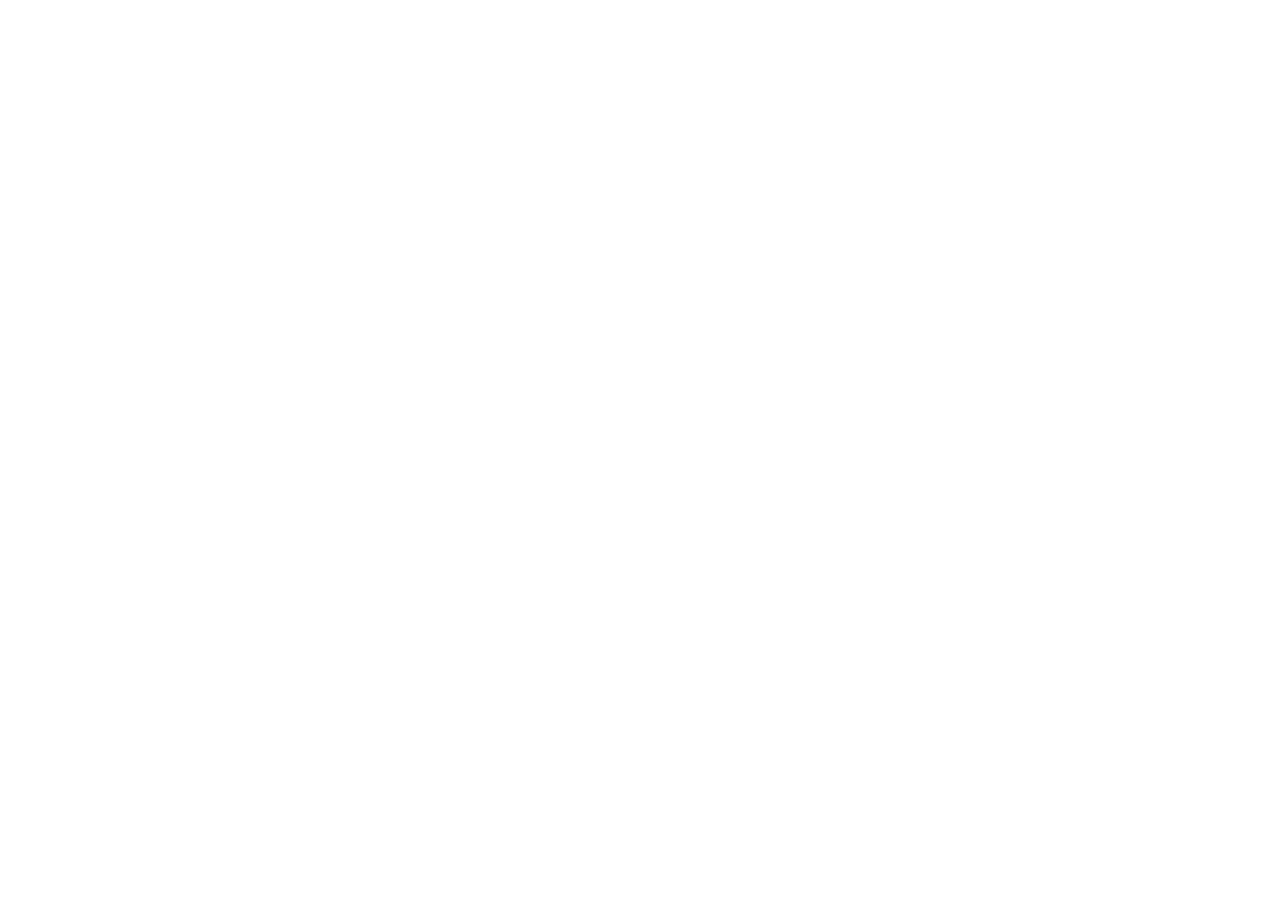
==== index.html @ 8f5d47aa "全部提交" ====
<!DOCTYPE html>
<html lang="en">

<head>
    <meta charset="UTF-8">
    <meta http-equiv="X-UA-Compatible" content="IE=edge">
    <meta name="viewport" content="width=device-width, initial-scale=1.0">
    <title>Document</title>
</head>

<body>

</body>

</html>
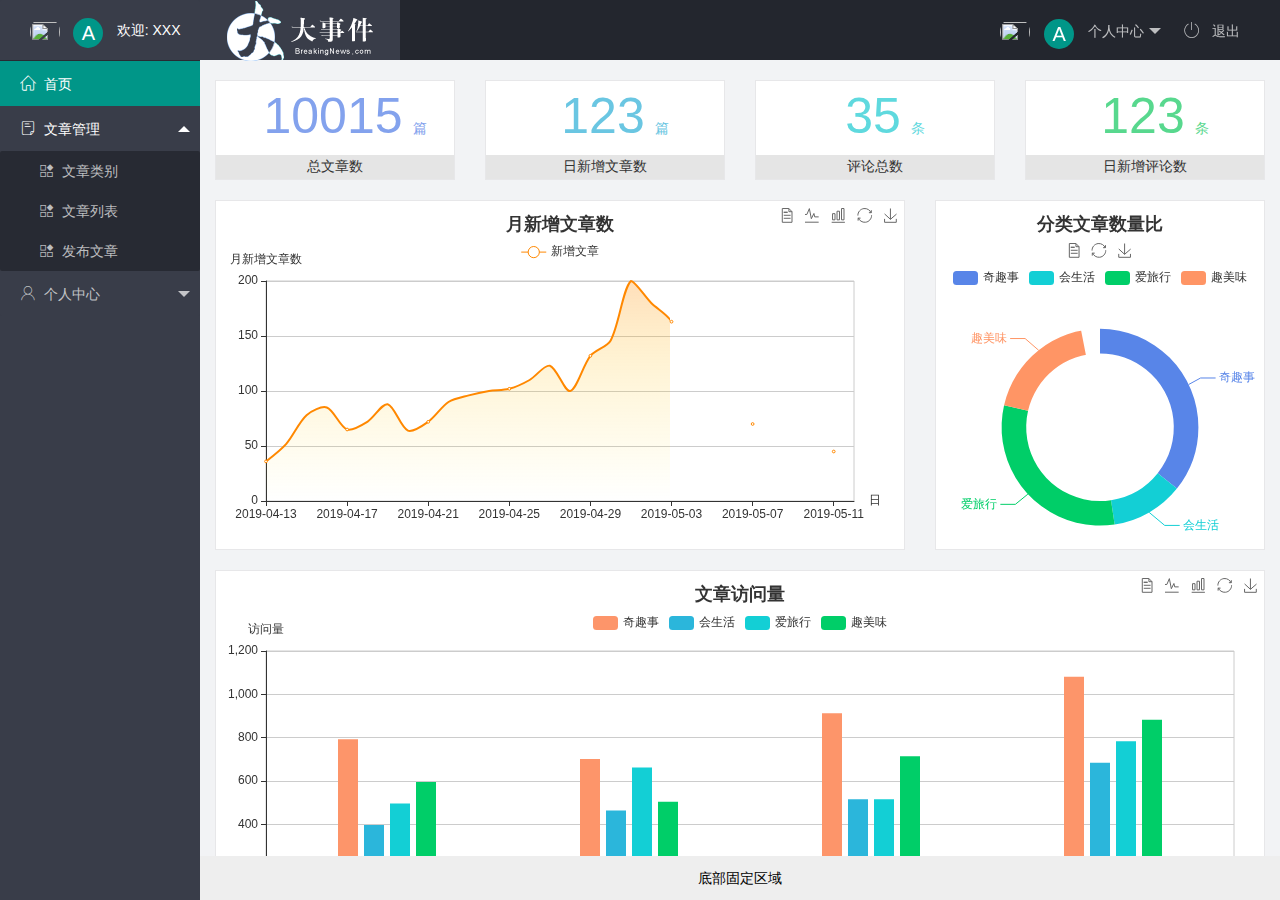
==== commit eca8e309: "完成了主页功能" ====
--- a/index.html
+++ b/index.html
@@ -5,11 +5,93 @@
     <meta charset="UTF-8">
     <meta http-equiv="X-UA-Compatible" content="IE=edge">
     <meta name="viewport" content="width=device-width, initial-scale=1.0">
-    <title>Document</title>
+    <title>后台管理页面</title>
+    <!-- <link rel="stylesheet" href="/assets/lib/bootstrap.css"> -->
+    <link rel="stylesheet" href="/assets/lib/layui/css/layui.css">
+    <link rel="stylesheet" href="/assets/fonts/iconfont.css">
+    <link rel="stylesheet" href="/assets/css/index.css">
 </head>
 
 <body>
+    <div class="layui-layout layui-layout-admin">
+        <div class="layui-header">
+            <div class="layui-logo layui-hide-xs layui-bg-black">
+                <img src="/assets/images/logo.png" alt="">
+            </div>
+            <!-- 头部区域（可配合layui 已有的水平导航） -->
 
+            <ul class="layui-nav layui-layout-right">
+                <li class="layui-nav-item layui-hide layui-show-md-inline-block">
+                    <a href="javascript:;">
+                        <img src="//tva1.sinaimg.cn/crop.0.0.118.118.180/5db11ff4gw1e77d3nqrv8j203b03cweg.jpg"
+                            class="layui-nav-img">
+                        <span class="text-avatar">A</span>
+                        个人中心
+                    </a>
+                    <dl class="layui-nav-child">
+                        <dd><a href="javascript:;">基本资料</a></dd>
+                        <dd><a href="javascript:;">更换头像</a></dd>
+                        <dd><a href="javascript:;">重置密码</a></dd>
+                    </dl>
+                </li>
+                <li class="layui-nav-item" lay-header-event="menuRight" lay-unselect>
+                    <a href="javascript:;" id="btnLogout">
+                        <span class="iconfont icon-tuichu"></span>
+                        退出
+                    </a>
+                </li>
+            </ul>
+        </div>
+
+        <div class="layui-side layui-bg-black">
+            <div class="layui-side-scroll">
+                <!-- 左侧导航区域（可配合layui已有的垂直导航） -->
+                <ul class="layui-nav layui-nav-tree" lay-filter="test" lay-shrink="all">
+                    <div class="user-info">
+                        <img src="//tva1.sinaimg.cn/crop.0.0.118.118.180/5db11ff4gw1e77d3nqrv8j203b03cweg.jpg"
+                            class="layui-nav-img">
+                        <span class="text-avatar">A</span>
+                        <span id="welcome">欢迎: XXX</span>
+                    </div>
+                    <li class="layui-nav-item layui-this"><a target="fm" href="./home/dashboard.html"><span
+                                class="iconfont icon-home"></span>首页</a></li>
+                    <li class="layui-nav-item layui-nav-itemed">
+                        <a href="javascript:;"><span class="iconfont icon-16"></span>文章管理</a>
+                        <dl class="layui-nav-child">
+                            <dd><a href="javascript:;"><i class="layui-icon layui-icon-app"></i>文章类别</a></dd>
+                            <dd><a href="javascript:;"><i class="layui-icon layui-icon-app"></i>文章列表</a></dd>
+                            <dd><a href="javascript:;"><i class="layui-icon layui-icon-app"></i>发布文章</a></dd>
+                        </dl>
+                    </li>
+                    <li class="layui-nav-item">
+                        <a href="javascript:;"><span class="iconfont icon-user"></span>个人中心</a>
+                        <dl class="layui-nav-child">
+                            <dd><a href="javascript:;"><i class="layui-icon layui-icon-app"></i>基本资料</a></dd>
+                            <dd><a href="javascript:;"><i class="layui-icon layui-icon-app"></i>更换头像</a></dd>
+                            <dd><a href="javascript:;"><i class="layui-icon layui-icon-app"></i>重置密码</a></dd>
+                        </dl>
+                    </li>
+
+
+                </ul>
+            </div>
+        </div>
+
+        <div class="layui-body">
+            <!-- 内容主体区域 -->
+            <iframe name="fm" src="/home/dashboard.html" frameborder="0">主体内容区域</iframe>
+        </div>
+
+        <div class="layui-footer">
+            <!-- 底部固定区域 -->
+            底部固定区域
+        </div>
+    </div>
 </body>
+<script src="/assets/lib/jquery.js"></script>
+<script src="/assets/lib/echarts.min.js"></script>
+<script src="/assets/lib/layui/layui.all.js"></script>
+<script src="/assets/js/BaseAPI.js"></script>
+<script src="/assets/js/index.js"></script>
 
 </html>--- a/assets/lib/layui/css/layui.css
+++ b/assets/lib/layui/css/layui.css
@@ -0,0 +1,2 @@
+/** layui-v2.5.5 MIT License By https://www.layui.com */
+ .layui-inline,img{display:inline-block;vertical-align:middle}h1,h2,h3,h4,h5,h6{font-weight:400}.layui-edge,.layui-header,.layui-inline,.layui-main{position:relative}.layui-body,.layui-edge,.layui-elip{overflow:hidden}.layui-btn,.layui-edge,.layui-inline,img{vertical-align:middle}.layui-btn,.layui-disabled,.layui-icon,.layui-unselect{-moz-user-select:none;-webkit-user-select:none;-ms-user-select:none}.layui-elip,.layui-form-checkbox span,.layui-form-pane .layui-form-label{text-overflow:ellipsis;white-space:nowrap}.layui-breadcrumb,.layui-tree-btnGroup{visibility:hidden}blockquote,body,button,dd,div,dl,dt,form,h1,h2,h3,h4,h5,h6,input,li,ol,p,pre,td,textarea,th,ul{margin:0;padding:0;-webkit-tap-highlight-color:rgba(0,0,0,0)}a:active,a:hover{outline:0}img{border:none}li{list-style:none}table{border-collapse:collapse;border-spacing:0}h4,h5,h6{font-size:100%}button,input,optgroup,option,select,textarea{font-family:inherit;font-size:inherit;font-style:inherit;font-weight:inherit;outline:0}pre{white-space:pre-wrap;white-space:-moz-pre-wrap;white-space:-pre-wrap;white-space:-o-pre-wrap;word-wrap:break-word}body{line-height:24px;font:14px Helvetica Neue,Helvetica,PingFang SC,Tahoma,Arial,sans-serif}hr{height:1px;margin:10px 0;border:0;clear:both}a{color:#333;text-decoration:none}a:hover{color:#777}a cite{font-style:normal;*cursor:pointer}.layui-border-box,.layui-border-box *{box-sizing:border-box}.layui-box,.layui-box *{box-sizing:content-box}.layui-clear{clear:both;*zoom:1}.layui-clear:after{content:'\20';clear:both;*zoom:1;display:block;height:0}.layui-inline{*display:inline;*zoom:1}.layui-edge{display:inline-block;width:0;height:0;border-width:6px;border-style:dashed;border-color:transparent}.layui-edge-top{top:-4px;border-bottom-color:#999;border-bottom-style:solid}.layui-edge-right{border-left-color:#999;border-left-style:solid}.layui-edge-bottom{top:2px;border-top-color:#999;border-top-style:solid}.layui-edge-left{border-right-color:#999;border-right-style:solid}.layui-disabled,.layui-disabled:hover{color:#d2d2d2!important;cursor:not-allowed!important}.layui-circle{border-radius:100%}.layui-show{display:block!important}.layui-hide{display:none!important}@font-face{font-family:layui-icon;src:url(../font/iconfont.eot?v=250);src:url(../font/iconfont.eot?v=250#iefix) format('embedded-opentype'),url(../font/iconfont.woff2?v=250) format('woff2'),url(../font/iconfont.woff?v=250) format('woff'),url(../font/iconfont.ttf?v=250) format('truetype'),url(../font/iconfont.svg?v=250#layui-icon) format('svg')}.layui-icon{font-family:layui-icon!important;font-size:16px;font-style:normal;-webkit-font-smoothing:antialiased;-moz-osx-font-smoothing:grayscale}.layui-icon-reply-fill:before{content:"\e611"}.layui-icon-set-fill:before{content:"\e614"}.layui-icon-menu-fill:before{content:"\e60f"}.layui-icon-search:before{content:"\e615"}.layui-icon-share:before{content:"\e641"}.layui-icon-set-sm:before{content:"\e620"}.layui-icon-engine:before{content:"\e628"}.layui-icon-close:before{content:"\1006"}.layui-icon-close-fill:before{content:"\1007"}.layui-icon-chart-screen:before{content:"\e629"}.layui-icon-star:before{content:"\e600"}.layui-icon-circle-dot:before{content:"\e617"}.layui-icon-chat:before{content:"\e606"}.layui-icon-release:before{content:"\e609"}.layui-icon-list:before{content:"\e60a"}.layui-icon-chart:before{content:"\e62c"}.layui-icon-ok-circle:before{content:"\1005"}.layui-icon-layim-theme:before{content:"\e61b"}.layui-icon-table:before{content:"\e62d"}.layui-icon-right:before{content:"\e602"}.layui-icon-left:before{content:"\e603"}.layui-icon-cart-simple:before{content:"\e698"}.layui-icon-face-cry:before{content:"\e69c"}.layui-icon-face-smile:before{content:"\e6af"}.layui-icon-survey:before{content:"\e6b2"}.layui-icon-tree:before{content:"\e62e"}.layui-icon-upload-circle:before{content:"\e62f"}.layui-icon-add-circle:before{content:"\e61f"}.layui-icon-download-circle:before{content:"\e601"}.layui-icon-templeate-1:before{content:"\e630"}.layui-icon-util:before{content:"\e631"}.layui-icon-face-surprised:before{content:"\e664"}.layui-icon-edit:before{content:"\e642"}.layui-icon-speaker:before{content:"\e645"}.layui-icon-down:before{content:"\e61a"}.layui-icon-file:before{content:"\e621"}.layui-icon-layouts:before{content:"\e632"}.layui-icon-rate-half:before{content:"\e6c9"}.layui-icon-add-circle-fine:before{content:"\e608"}.layui-icon-prev-circle:before{content:"\e633"}.layui-icon-read:before{content:"\e705"}.layui-icon-404:before{content:"\e61c"}.layui-icon-carousel:before{content:"\e634"}.layui-icon-help:before{content:"\e607"}.layui-icon-code-circle:before{content:"\e635"}.layui-icon-water:before{content:"\e636"}.layui-icon-username:before{content:"\e66f"}.layui-icon-find-fill:before{content:"\e670"}.layui-icon-about:before{content:"\e60b"}.layui-icon-location:before{content:"\e715"}.layui-icon-up:before{content:"\e619"}.layui-icon-pause:before{content:"\e651"}.layui-icon-date:before{content:"\e637"}.layui-icon-layim-uploadfile:before{content:"\e61d"}.layui-icon-delete:before{content:"\e640"}.layui-icon-play:before{content:"\e652"}.layui-icon-top:before{content:"\e604"}.layui-icon-friends:before{content:"\e612"}.layui-icon-refresh-3:before{content:"\e9aa"}.layui-icon-ok:before{content:"\e605"}.layui-icon-layer:before{content:"\e638"}.layui-icon-face-smile-fine:before{content:"\e60c"}.layui-icon-dollar:before{content:"\e659"}.layui-icon-group:before{content:"\e613"}.layui-icon-layim-download:before{content:"\e61e"}.layui-icon-picture-fine:before{content:"\e60d"}.layui-icon-link:before{content:"\e64c"}.layui-icon-diamond:before{content:"\e735"}.layui-icon-log:before{content:"\e60e"}.layui-icon-rate-solid:before{content:"\e67a"}.layui-icon-fonts-del:before{content:"\e64f"}.layui-icon-unlink:before{content:"\e64d"}.layui-icon-fonts-clear:before{content:"\e639"}.layui-icon-triangle-r:before{content:"\e623"}.layui-icon-circle:before{content:"\e63f"}.layui-icon-radio:before{content:"\e643"}.layui-icon-align-center:before{content:"\e647"}.layui-icon-align-right:before{content:"\e648"}.layui-icon-align-left:before{content:"\e649"}.layui-icon-loading-1:before{content:"\e63e"}.layui-icon-return:before{content:"\e65c"}.layui-icon-fonts-strong:before{content:"\e62b"}.layui-icon-upload:before{content:"\e67c"}.layui-icon-dialogue:before{content:"\e63a"}.layui-icon-video:before{content:"\e6ed"}.layui-icon-headset:before{content:"\e6fc"}.layui-icon-cellphone-fine:before{content:"\e63b"}.layui-icon-add-1:before{content:"\e654"}.layui-icon-face-smile-b:before{content:"\e650"}.layui-icon-fonts-html:before{content:"\e64b"}.layui-icon-form:before{content:"\e63c"}.layui-icon-cart:before{content:"\e657"}.layui-icon-camera-fill:before{content:"\e65d"}.layui-icon-tabs:before{content:"\e62a"}.layui-icon-fonts-code:before{content:"\e64e"}.layui-icon-fire:before{content:"\e756"}.layui-icon-set:before{content:"\e716"}.layui-icon-fonts-u:before{content:"\e646"}.layui-icon-triangle-d:before{content:"\e625"}.layui-icon-tips:before{content:"\e702"}.layui-icon-picture:before{content:"\e64a"}.layui-icon-more-vertical:before{content:"\e671"}.layui-icon-flag:before{content:"\e66c"}.layui-icon-loading:before{content:"\e63d"}.layui-icon-fonts-i:before{content:"\e644"}.layui-icon-refresh-1:before{content:"\e666"}.layui-icon-rmb:before{content:"\e65e"}.layui-icon-home:before{content:"\e68e"}.layui-icon-user:before{content:"\e770"}.layui-icon-notice:before{content:"\e667"}.layui-icon-login-weibo:before{content:"\e675"}.layui-icon-voice:before{content:"\e688"}.layui-icon-upload-drag:before{content:"\e681"}.layui-icon-login-qq:before{content:"\e676"}.layui-icon-snowflake:before{content:"\e6b1"}.layui-icon-file-b:before{content:"\e655"}.layui-icon-template:before{content:"\e663"}.layui-icon-auz:before{content:"\e672"}.layui-icon-console:before{content:"\e665"}.layui-icon-app:before{content:"\e653"}.layui-icon-prev:before{content:"\e65a"}.layui-icon-website:before{content:"\e7ae"}.layui-icon-next:before{content:"\e65b"}.layui-icon-component:before{content:"\e857"}.layui-icon-more:before{content:"\e65f"}.layui-icon-login-wechat:before{content:"\e677"}.layui-icon-shrink-right:before{content:"\e668"}.layui-icon-spread-left:before{content:"\e66b"}.layui-icon-camera:before{content:"\e660"}.layui-icon-note:before{content:"\e66e"}.layui-icon-refresh:before{content:"\e669"}.layui-icon-female:before{content:"\e661"}.layui-icon-male:before{content:"\e662"}.layui-icon-password:before{content:"\e673"}.layui-icon-senior:before{content:"\e674"}.layui-icon-theme:before{content:"\e66a"}.layui-icon-tread:before{content:"\e6c5"}.layui-icon-praise:before{content:"\e6c6"}.layui-icon-star-fill:before{content:"\e658"}.layui-icon-rate:before{content:"\e67b"}.layui-icon-template-1:before{content:"\e656"}.layui-icon-vercode:before{content:"\e679"}.layui-icon-cellphone:before{content:"\e678"}.layui-icon-screen-full:before{content:"\e622"}.layui-icon-screen-restore:before{content:"\e758"}.layui-icon-cols:before{content:"\e610"}.layui-icon-export:before{content:"\e67d"}.layui-icon-print:before{content:"\e66d"}.layui-icon-slider:before{content:"\e714"}.layui-icon-addition:before{content:"\e624"}.layui-icon-subtraction:before{content:"\e67e"}.layui-icon-service:before{content:"\e626"}.layui-icon-transfer:before{content:"\e691"}.layui-main{width:1140px;margin:0 auto}.layui-header{z-index:1000;height:60px}.layui-header a:hover{transition:all .5s;-webkit-transition:all .5s}.layui-side{position:fixed;left:0;top:0;bottom:0;z-index:999;width:200px;overflow-x:hidden}.layui-side-scroll{position:relative;width:220px;height:100%;overflow-x:hidden}.layui-body{position:absolute;left:200px;right:0;top:0;bottom:0;z-index:998;width:auto;overflow-y:auto;box-sizing:border-box}.layui-layout-body{overflow:hidden}.layui-layout-admin .layui-header{background-color:#23262E}.layui-layout-admin .layui-side{top:60px;width:200px;overflow-x:hidden}.layui-layout-admin .layui-body{position:fixed;top:60px;bottom:44px}.layui-layout-admin .layui-main{width:auto;margin:0 15px}.layui-layout-admin .layui-footer{position:fixed;left:200px;right:0;bottom:0;height:44px;line-height:44px;padding:0 15px;background-color:#eee}.layui-layout-admin .layui-logo{position:absolute;left:0;top:0;width:200px;height:100%;line-height:60px;text-align:center;color:#009688;font-size:16px}.layui-layout-admin .layui-header .layui-nav{background:0 0}.layui-layout-left{position:absolute!important;left:200px;top:0}.layui-layout-right{position:absolute!important;right:0;top:0}.layui-container{position:relative;margin:0 auto;padding:0 15px;box-sizing:border-box}.layui-fluid{position:relative;margin:0 auto;padding:0 15px}.layui-row:after,.layui-row:before{content:'';display:block;clear:both}.layui-col-lg1,.layui-col-lg10,.layui-col-lg11,.layui-col-lg12,.layui-col-lg2,.layui-col-lg3,.layui-col-lg4,.layui-col-lg5,.layui-col-lg6,.layui-col-lg7,.layui-col-lg8,.layui-col-lg9,.layui-col-md1,.layui-col-md10,.layui-col-md11,.layui-col-md12,.layui-col-md2,.layui-col-md3,.layui-col-md4,.layui-col-md5,.layui-col-md6,.layui-col-md7,.layui-col-md8,.layui-col-md9,.layui-col-sm1,.layui-col-sm10,.layui-col-sm11,.layui-col-sm12,.layui-col-sm2,.layui-col-sm3,.layui-col-sm4,.layui-col-sm5,.layui-col-sm6,.layui-col-sm7,.layui-col-sm8,.layui-col-sm9,.layui-col-xs1,.layui-col-xs10,.layui-col-xs11,.layui-col-xs12,.layui-col-xs2,.layui-col-xs3,.layui-col-xs4,.layui-col-xs5,.layui-col-xs6,.layui-col-xs7,.layui-col-xs8,.layui-col-xs9{position:relative;display:block;box-sizing:border-box}.layui-col-xs1,.layui-col-xs10,.layui-col-xs11,.layui-col-xs12,.layui-col-xs2,.layui-col-xs3,.layui-col-xs4,.layui-col-xs5,.layui-col-xs6,.layui-col-xs7,.layui-col-xs8,.layui-col-xs9{float:left}.layui-col-xs1{width:8.33333333%}.layui-col-xs2{width:16.66666667%}.layui-col-xs3{width:25%}.layui-col-xs4{width:33.33333333%}.layui-col-xs5{width:41.66666667%}.layui-col-xs6{width:50%}.layui-col-xs7{width:58.33333333%}.layui-col-xs8{width:66.66666667%}.layui-col-xs9{width:75%}.layui-col-xs10{width:83.33333333%}.layui-col-xs11{width:91.66666667%}.layui-col-xs12{width:100%}.layui-col-xs-offset1{margin-left:8.33333333%}.layui-col-xs-offset2{margin-left:16.66666667%}.layui-col-xs-offset3{margin-left:25%}.layui-col-xs-offset4{margin-left:33.33333333%}.layui-col-xs-offset5{margin-left:41.66666667%}.layui-col-xs-offset6{margin-left:50%}.layui-col-xs-offset7{margin-left:58.33333333%}.layui-col-xs-offset8{margin-left:66.66666667%}.layui-col-xs-offset9{margin-left:75%}.layui-col-xs-offset10{margin-left:83.33333333%}.layui-col-xs-offset11{margin-left:91.66666667%}.layui-col-xs-offset12{margin-left:100%}@media screen and (max-width:768px){.layui-hide-xs{display:none!important}.layui-show-xs-block{display:block!important}.layui-show-xs-inline{display:inline!important}.layui-show-xs-inline-block{display:inline-block!important}}@media screen and (min-width:768px){.layui-container{width:750px}.layui-hide-sm{display:none!important}.layui-show-sm-block{display:block!important}.layui-show-sm-inline{display:inline!important}.layui-show-sm-inline-block{display:inline-block!important}.layui-col-sm1,.layui-col-sm10,.layui-col-sm11,.layui-col-sm12,.layui-col-sm2,.layui-col-sm3,.layui-col-sm4,.layui-col-sm5,.layui-col-sm6,.layui-col-sm7,.layui-col-sm8,.layui-col-sm9{float:left}.layui-col-sm1{width:8.33333333%}.layui-col-sm2{width:16.66666667%}.layui-col-sm3{width:25%}.layui-col-sm4{width:33.33333333%}.layui-col-sm5{width:41.66666667%}.layui-col-sm6{width:50%}.layui-col-sm7{width:58.33333333%}.layui-col-sm8{width:66.66666667%}.layui-col-sm9{width:75%}.layui-col-sm10{width:83.33333333%}.layui-col-sm11{width:91.66666667%}.layui-col-sm12{width:100%}.layui-col-sm-offset1{margin-left:8.33333333%}.layui-col-sm-offset2{margin-left:16.66666667%}.layui-col-sm-offset3{margin-left:25%}.layui-col-sm-offset4{margin-left:33.33333333%}.layui-col-sm-offset5{margin-left:41.66666667%}.layui-col-sm-offset6{margin-left:50%}.layui-col-sm-offset7{margin-left:58.33333333%}.layui-col-sm-offset8{margin-left:66.66666667%}.layui-col-sm-offset9{margin-left:75%}.layui-col-sm-offset10{margin-left:83.33333333%}.layui-col-sm-offset11{margin-left:91.66666667%}.layui-col-sm-offset12{margin-left:100%}}@media screen and (min-width:992px){.layui-container{width:970px}.layui-hide-md{display:none!important}.layui-show-md-block{display:block!important}.layui-show-md-inline{display:inline!important}.layui-show-md-inline-block{display:inline-block!important}.layui-col-md1,.layui-col-md10,.layui-col-md11,.layui-col-md12,.layui-col-md2,.layui-col-md3,.layui-col-md4,.layui-col-md5,.layui-col-md6,.layui-col-md7,.layui-col-md8,.layui-col-md9{float:left}.layui-col-md1{width:8.33333333%}.layui-col-md2{width:16.66666667%}.layui-col-md3{width:25%}.layui-col-md4{width:33.33333333%}.layui-col-md5{width:41.66666667%}.layui-col-md6{width:50%}.layui-col-md7{width:58.33333333%}.layui-col-md8{width:66.66666667%}.layui-col-md9{width:75%}.layui-col-md10{width:83.33333333%}.layui-col-md11{width:91.66666667%}.layui-col-md12{width:100%}.layui-col-md-offset1{margin-left:8.33333333%}.layui-col-md-offset2{margin-left:16.66666667%}.layui-col-md-offset3{margin-left:25%}.layui-col-md-offset4{margin-left:33.33333333%}.layui-col-md-offset5{margin-left:41.66666667%}.layui-col-md-offset6{margin-left:50%}.layui-col-md-offset7{margin-left:58.33333333%}.layui-col-md-offset8{margin-left:66.66666667%}.layui-col-md-offset9{margin-left:75%}.layui-col-md-offset10{margin-left:83.33333333%}.layui-col-md-offset11{margin-left:91.66666667%}.layui-col-md-offset12{margin-left:100%}}@media screen and (min-width:1200px){.layui-container{width:1170px}.layui-hide-lg{display:none!important}.layui-show-lg-block{display:block!important}.layui-show-lg-inline{display:inline!important}.layui-show-lg-inline-block{display:inline-block!important}.layui-col-lg1,.layui-col-lg10,.layui-col-lg11,.layui-col-lg12,.layui-col-lg2,.layui-col-lg3,.layui-col-lg4,.layui-col-lg5,.layui-col-lg6,.layui-col-lg7,.layui-col-lg8,.layui-col-lg9{float:left}.layui-col-lg1{width:8.33333333%}.layui-col-lg2{width:16.66666667%}.layui-col-lg3{width:25%}.layui-col-lg4{width:33.33333333%}.layui-col-lg5{width:41.66666667%}.layui-col-lg6{width:50%}.layui-col-lg7{width:58.33333333%}.layui-col-lg8{width:66.66666667%}.layui-col-lg9{width:75%}.layui-col-lg10{width:83.33333333%}.layui-col-lg11{width:91.66666667%}.layui-col-lg12{width:100%}.layui-col-lg-offset1{margin-left:8.33333333%}.layui-col-lg-offset2{margin-left:16.66666667%}.layui-col-lg-offset3{margin-left:25%}.layui-col-lg-offset4{margin-left:33.33333333%}.layui-col-lg-offset5{margin-left:41.66666667%}.layui-col-lg-offset6{margin-left:50%}.layui-col-lg-offset7{margin-left:58.33333333%}.layui-col-lg-offset8{margin-left:66.66666667%}.layui-col-lg-offset9{margin-left:75%}.layui-col-lg-offset10{margin-left:83.33333333%}.layui-col-lg-offset11{margin-left:91.66666667%}.layui-col-lg-offset12{margin-left:100%}}.layui-col-space1{margin:-.5px}.layui-col-space1>*{padding:.5px}.layui-col-space3{margin:-1.5px}.layui-col-space3>*{padding:1.5px}.layui-col-space5{margin:-2.5px}.layui-col-space5>*{padding:2.5px}.layui-col-space8{margin:-3.5px}.layui-col-space8>*{padding:3.5px}.layui-col-space10{margin:-5px}.layui-col-space10>*{padding:5px}.layui-col-space12{margin:-6px}.layui-col-space12>*{padding:6px}.layui-col-space15{margin:-7.5px}.layui-col-space15>*{padding:7.5px}.layui-col-space18{margin:-9px}.layui-col-space18>*{padding:9px}.layui-col-space20{margin:-10px}.layui-col-space20>*{padding:10px}.layui-col-space22{margin:-11px}.layui-col-space22>*{padding:11px}.layui-col-space25{margin:-12.5px}.layui-col-space25>*{padding:12.5px}.layui-col-space30{margin:-15px}.layui-col-space30>*{padding:15px}.layui-btn,.layui-input,.layui-select,.layui-textarea,.layui-upload-button{outline:0;-webkit-appearance:none;transition:all .3s;-webkit-transition:all .3s;box-sizing:border-box}.layui-elem-quote{margin-bottom:10px;padding:15px;line-height:22px;border-left:5px solid #009688;border-radius:0 2px 2px 0;background-color:#f2f2f2}.layui-quote-nm{border-style:solid;border-width:1px 1px 1px 5px;background:0 0}.layui-elem-field{margin-bottom:10px;padding:0;border-width:1px;border-style:solid}.layui-elem-field legend{margin-left:20px;padding:0 10px;font-size:20px;font-weight:300}.layui-field-title{margin:10px 0 20px;border-width:1px 0 0}.layui-field-box{padding:10px 15px}.layui-field-title .layui-field-box{padding:10px 0}.layui-progress{position:relative;height:6px;border-radius:20px;background-color:#e2e2e2}.layui-progress-bar{position:absolute;left:0;top:0;width:0;max-width:100%;height:6px;border-radius:20px;text-align:right;background-color:#5FB878;transition:all .3s;-webkit-transition:all .3s}.layui-progress-big,.layui-progress-big .layui-progress-bar{height:18px;line-height:18px}.layui-progress-text{position:relative;top:-20px;line-height:18px;font-size:12px;color:#666}.layui-progress-big .layui-progress-text{position:static;padding:0 10px;color:#fff}.layui-collapse{border-width:1px;border-style:solid;border-radius:2px}.layui-colla-content,.layui-colla-item{border-top-width:1px;border-top-style:solid}.layui-colla-item:first-child{border-top:none}.layui-colla-title{position:relative;height:42px;line-height:42px;padding:0 15px 0 35px;color:#333;background-color:#f2f2f2;cursor:pointer;font-size:14px;overflow:hidden}.layui-colla-content{display:none;padding:10px 15px;line-height:22px;color:#666}.layui-colla-icon{position:absolute;left:15px;top:0;font-size:14px}.layui-card{margin-bottom:15px;border-radius:2px;background-color:#fff;box-shadow:0 1px 2px 0 rgba(0,0,0,.05)}.layui-card:last-child{margin-bottom:0}.layui-card-header{position:relative;height:42px;line-height:42px;padding:0 15px;border-bottom:1px solid #f6f6f6;color:#333;border-radius:2px 2px 0 0;font-size:14px}.layui-bg-black,.layui-bg-blue,.layui-bg-cyan,.layui-bg-green,.layui-bg-orange,.layui-bg-red{color:#fff!important}.layui-card-body{position:relative;padding:10px 15px;line-height:24px}.layui-card-body[pad15]{padding:15px}.layui-card-body[pad20]{padding:20px}.layui-card-body .layui-table{margin:5px 0}.layui-card .layui-tab{margin:0}.layui-panel-window{position:relative;padding:15px;border-radius:0;border-top:5px solid #E6E6E6;background-color:#fff}.layui-auxiliar-moving{position:fixed;left:0;right:0;top:0;bottom:0;width:100%;height:100%;background:0 0;z-index:9999999999}.layui-form-label,.layui-form-mid,.layui-form-select,.layui-input-block,.layui-input-inline,.layui-textarea{position:relative}.layui-bg-red{background-color:#FF5722!important}.layui-bg-orange{background-color:#FFB800!important}.layui-bg-green{background-color:#009688!important}.layui-bg-cyan{background-color:#2F4056!important}.layui-bg-blue{background-color:#1E9FFF!important}.layui-bg-black{background-color:#393D49!important}.layui-bg-gray{background-color:#eee!important;color:#666!important}.layui-badge-rim,.layui-colla-content,.layui-colla-item,.layui-collapse,.layui-elem-field,.layui-form-pane .layui-form-item[pane],.layui-form-pane .layui-form-label,.layui-input,.layui-layedit,.layui-layedit-tool,.layui-quote-nm,.layui-select,.layui-tab-bar,.layui-tab-card,.layui-tab-title,.layui-tab-title .layui-this:after,.layui-textarea{border-color:#e6e6e6}.layui-timeline-item:before,hr{background-color:#e6e6e6}.layui-text{line-height:22px;font-size:14px;color:#666}.layui-text h1,.layui-text h2,.layui-text h3{font-weight:500;color:#333}.layui-text h1{font-size:30px}.layui-text h2{font-size:24px}.layui-text h3{font-size:18px}.layui-text a:not(.layui-btn){color:#01AAED}.layui-text a:not(.layui-btn):hover{text-decoration:underline}.layui-text ul{padding:5px 0 5px 15px}.layui-text ul li{margin-top:5px;list-style-type:disc}.layui-text em,.layui-word-aux{color:#999!important;padding:0 5px!important}.layui-btn{display:inline-block;height:38px;line-height:38px;padding:0 18px;background-color:#009688;color:#fff;white-space:nowrap;text-align:center;font-size:14px;border:none;border-radius:2px;cursor:pointer}.layui-btn:hover{opacity:.8;filter:alpha(opacity=80);color:#fff}.layui-btn:active{opacity:1;filter:alpha(opacity=100)}.layui-btn+.layui-btn{margin-left:10px}.layui-btn-container{font-size:0}.layui-btn-container .layui-btn{margin-right:10px;margin-bottom:10px}.layui-btn-container .layui-btn+.layui-btn{margin-left:0}.layui-table .layui-btn-container .layui-btn{margin-bottom:9px}.layui-btn-radius{border-radius:100px}.layui-btn .layui-icon{margin-right:3px;font-size:18px;vertical-align:bottom;vertical-align:middle\9}.layui-btn-primary{border:1px solid #C9C9C9;background-color:#fff;color:#555}.layui-btn-primary:hover{border-color:#009688;color:#333}.layui-btn-normal{background-color:#1E9FFF}.layui-btn-warm{background-color:#FFB800}.layui-btn-danger{background-color:#FF5722}.layui-btn-checked{background-color:#5FB878}.layui-btn-disabled,.layui-btn-disabled:active,.layui-btn-disabled:hover{border:1px solid #e6e6e6;background-color:#FBFBFB;color:#C9C9C9;cursor:not-allowed;opacity:1}.layui-btn-lg{height:44px;line-height:44px;padding:0 25px;font-size:16px}.layui-btn-sm{height:30px;line-height:30px;padding:0 10px;font-size:12px}.layui-btn-sm i{font-size:16px!important}.layui-btn-xs{height:22px;line-height:22px;padding:0 5px;font-size:12px}.layui-btn-xs i{font-size:14px!important}.layui-btn-group{display:inline-block;vertical-align:middle;font-size:0}.layui-btn-group .layui-btn{margin-left:0!important;margin-right:0!important;border-left:1px solid rgba(255,255,255,.5);border-radius:0}.layui-btn-group .layui-btn-primary{border-left:none}.layui-btn-group .layui-btn-primary:hover{border-color:#C9C9C9;color:#009688}.layui-btn-group .layui-btn:first-child{border-left:none;border-radius:2px 0 0 2px}.layui-btn-group .layui-btn-primary:first-child{border-left:1px solid #c9c9c9}.layui-btn-group .layui-btn:last-child{border-radius:0 2px 2px 0}.layui-btn-group .layui-btn+.layui-btn{margin-left:0}.layui-btn-group+.layui-btn-group{margin-left:10px}.layui-btn-fluid{width:100%}.layui-input,.layui-select,.layui-textarea{height:38px;line-height:1.3;line-height:38px\9;border-width:1px;border-style:solid;background-color:#fff;border-radius:2px}.layui-input::-webkit-input-placeholder,.layui-select::-webkit-input-placeholder,.layui-textarea::-webkit-input-placeholder{line-height:1.3}.layui-input,.layui-textarea{display:block;width:100%;padding-left:10px}.layui-input:hover,.layui-textarea:hover{border-color:#D2D2D2!important}.layui-input:focus,.layui-textarea:focus{border-color:#C9C9C9!important}.layui-textarea{min-height:100px;height:auto;line-height:20px;padding:6px 10px;resize:vertical}.layui-select{padding:0 10px}.layui-form input[type=checkbox],.layui-form input[type=radio],.layui-form select{display:none}.layui-form [lay-ignore]{display:initial}.layui-form-item{margin-bottom:15px;clear:both;*zoom:1}.layui-form-item:after{content:'\20';clear:both;*zoom:1;display:block;height:0}.layui-form-label{float:left;display:block;padding:9px 15px;width:80px;font-weight:400;line-height:20px;text-align:right}.layui-form-label-col{display:block;float:none;padding:9px 0;line-height:20px;text-align:left}.layui-form-item .layui-inline{margin-bottom:5px;margin-right:10px}.layui-input-block{margin-left:110px;min-height:36px}.layui-input-inline{display:inline-block;vertical-align:middle}.layui-form-item .layui-input-inline{float:left;width:190px;margin-right:10px}.layui-form-text .layui-input-inline{width:auto}.layui-form-mid{float:left;display:block;padding:9px 0!important;line-height:20px;margin-right:10px}.layui-form-danger+.layui-form-select .layui-input,.layui-form-danger:focus{border-color:#FF5722!important}.layui-form-select .layui-input{padding-right:30px;cursor:pointer}.layui-form-select .layui-edge{position:absolute;right:10px;top:50%;margin-top:-3px;cursor:pointer;border-width:6px;border-top-color:#c2c2c2;border-top-style:solid;transition:all .3s;-webkit-transition:all .3s}.layui-form-select dl{display:none;position:absolute;left:0;top:42px;padding:5px 0;z-index:899;min-width:100%;border:1px solid #d2d2d2;max-height:300px;overflow-y:auto;background-color:#fff;border-radius:2px;box-shadow:0 2px 4px rgba(0,0,0,.12);box-sizing:border-box}.layui-form-select dl dd,.layui-form-select dl dt{padding:0 10px;line-height:36px;white-space:nowrap;overflow:hidden;text-overflow:ellipsis}.layui-form-select dl dt{font-size:12px;color:#999}.layui-form-select dl dd{cursor:pointer}.layui-form-select dl dd:hover{background-color:#f2f2f2;-webkit-transition:.5s all;transition:.5s all}.layui-form-select .layui-select-group dd{padding-left:20px}.layui-form-select dl dd.layui-select-tips{padding-left:10px!important;color:#999}.layui-form-select dl dd.layui-this{background-color:#5FB878;color:#fff}.layui-form-checkbox,.layui-form-select dl dd.layui-disabled{background-color:#fff}.layui-form-selected dl{display:block}.layui-form-checkbox,.layui-form-checkbox *,.layui-form-switch{display:inline-block;vertical-align:middle}.layui-form-selected .layui-edge{margin-top:-9px;-webkit-transform:rotate(180deg);transform:rotate(180deg);margin-top:-3px\9}:root .layui-form-selected .layui-edge{margin-top:-9px\0/IE9}.layui-form-selectup dl{top:auto;bottom:42px}.layui-select-none{margin:5px 0;text-align:center;color:#999}.layui-select-disabled .layui-disabled{border-color:#eee!important}.layui-select-disabled .layui-edge{border-top-color:#d2d2d2}.layui-form-checkbox{position:relative;height:30px;line-height:30px;margin-right:10px;padding-right:30px;cursor:pointer;font-size:0;-webkit-transition:.1s linear;transition:.1s linear;box-sizing:border-box}.layui-form-checkbox span{padding:0 10px;height:100%;font-size:14px;border-radius:2px 0 0 2px;background-color:#d2d2d2;color:#fff;overflow:hidden}.layui-form-checkbox:hover span{background-color:#c2c2c2}.layui-form-checkbox i{position:absolute;right:0;top:0;width:30px;height:28px;border:1px solid #d2d2d2;border-left:none;border-radius:0 2px 2px 0;color:#fff;font-size:20px;text-align:center}.layui-form-checkbox:hover i{border-color:#c2c2c2;color:#c2c2c2}.layui-form-checked,.layui-form-checked:hover{border-color:#5FB878}.layui-form-checked span,.layui-form-checked:hover span{background-color:#5FB878}.layui-form-checked i,.layui-form-checked:hover i{color:#5FB878}.layui-form-item .layui-form-checkbox{margin-top:4px}.layui-form-checkbox[lay-skin=primary]{height:auto!important;line-height:normal!important;min-width:18px;min-height:18px;border:none!important;margin-right:0;padding-left:28px;padding-right:0;background:0 0}.layui-form-checkbox[lay-skin=primary] span{padding-left:0;padding-right:15px;line-height:18px;background:0 0;color:#666}.layui-form-checkbox[lay-skin=primary] i{right:auto;left:0;width:16px;height:16px;line-height:16px;border:1px solid #d2d2d2;font-size:12px;border-radius:2px;background-color:#fff;-webkit-transition:.1s linear;transition:.1s linear}.layui-form-checkbox[lay-skin=primary]:hover i{border-color:#5FB878;color:#fff}.layui-form-checked[lay-skin=primary] i{border-color:#5FB878!important;background-color:#5FB878;color:#fff}.layui-checkbox-disbaled[lay-skin=primary] span{background:0 0!important;color:#c2c2c2}.layui-checkbox-disbaled[lay-skin=primary]:hover i{border-color:#d2d2d2}.layui-form-item .layui-form-checkbox[lay-skin=primary]{margin-top:10px}.layui-form-switch{position:relative;height:22px;line-height:22px;min-width:35px;padding:0 5px;margin-top:8px;border:1px solid #d2d2d2;border-radius:20px;cursor:pointer;background-color:#fff;-webkit-transition:.1s linear;transition:.1s linear}.layui-form-switch i{position:absolute;left:5px;top:3px;width:16px;height:16px;border-radius:20px;background-color:#d2d2d2;-webkit-transition:.1s linear;transition:.1s linear}.layui-form-switch em{position:relative;top:0;width:25px;margin-left:21px;padding:0!important;text-align:center!important;color:#999!important;font-style:normal!important;font-size:12px}.layui-form-onswitch{border-color:#5FB878;background-color:#5FB878}.layui-checkbox-disbaled,.layui-checkbox-disbaled i{border-color:#e2e2e2!important}.layui-form-onswitch i{left:100%;margin-left:-21px;background-color:#fff}.layui-form-onswitch em{margin-left:5px;margin-right:21px;color:#fff!important}.layui-checkbox-disbaled span{background-color:#e2e2e2!important}.layui-checkbox-disbaled:hover i{color:#fff!important}[lay-radio]{display:none}.layui-form-radio,.layui-form-radio *{display:inline-block;vertical-align:middle}.layui-form-radio{line-height:28px;margin:6px 10px 0 0;padding-right:10px;cursor:pointer;font-size:0}.layui-form-radio *{font-size:14px}.layui-form-radio>i{margin-right:8px;font-size:22px;color:#c2c2c2}.layui-form-radio>i:hover,.layui-form-radioed>i{color:#5FB878}.layui-radio-disbaled>i{color:#e2e2e2!important}.layui-form-pane .layui-form-label{width:110px;padding:8px 15px;height:38px;line-height:20px;border-width:1px;border-style:solid;border-radius:2px 0 0 2px;text-align:center;background-color:#FBFBFB;overflow:hidden;box-sizing:border-box}.layui-form-pane .layui-input-inline{margin-left:-1px}.layui-form-pane .layui-input-block{margin-left:110px;left:-1px}.layui-form-pane .layui-input{border-radius:0 2px 2px 0}.layui-form-pane .layui-form-text .layui-form-label{float:none;width:100%;border-radius:2px;box-sizing:border-box;text-align:left}.layui-form-pane .layui-form-text .layui-input-inline{display:block;margin:0;top:-1px;clear:both}.layui-form-pane .layui-form-text .layui-input-block{margin:0;left:0;top:-1px}.layui-form-pane .layui-form-text .layui-textarea{min-height:100px;border-radius:0 0 2px 2px}.layui-form-pane .layui-form-checkbox{margin:4px 0 4px 10px}.layui-form-pane .layui-form-radio,.layui-form-pane .layui-form-switch{margin-top:6px;margin-left:10px}.layui-form-pane .layui-form-item[pane]{position:relative;border-width:1px;border-style:solid}.layui-form-pane .layui-form-item[pane] .layui-form-label{position:absolute;left:0;top:0;height:100%;border-width:0 1px 0 0}.layui-form-pane .layui-form-item[pane] .layui-input-inline{margin-left:110px}@media screen and (max-width:450px){.layui-form-item .layui-form-label{text-overflow:ellipsis;overflow:hidden;white-space:nowrap}.layui-form-item .layui-inline{display:block;margin-right:0;margin-bottom:20px;clear:both}.layui-form-item .layui-inline:after{content:'\20';clear:both;display:block;height:0}.layui-form-item .layui-input-inline{display:block;float:none;left:-3px;width:auto;margin:0 0 10px 112px}.layui-form-item .layui-input-inline+.layui-form-mid{margin-left:110px;top:-5px;padding:0}.layui-form-item .layui-form-checkbox{margin-right:5px;margin-bottom:5px}}.layui-layedit{border-width:1px;border-style:solid;border-radius:2px}.layui-layedit-tool{padding:3px 5px;border-bottom-width:1px;border-bottom-style:solid;font-size:0}.layedit-tool-fixed{position:fixed;top:0;border-top:1px solid #e2e2e2}.layui-layedit-tool .layedit-tool-mid,.layui-layedit-tool .layui-icon{display:inline-block;vertical-align:middle;text-align:center;font-size:14px}.layui-layedit-tool .layui-icon{position:relative;width:32px;height:30px;line-height:30px;margin:3px 5px;color:#777;cursor:pointer;border-radius:2px}.layui-layedit-tool .layui-icon:hover{color:#393D49}.layui-layedit-tool .layui-icon:active{color:#000}.layui-layedit-tool .layedit-tool-active{background-color:#e2e2e2;color:#000}.layui-layedit-tool .layui-disabled,.layui-layedit-tool .layui-disabled:hover{color:#d2d2d2;cursor:not-allowed}.layui-layedit-tool .layedit-tool-mid{width:1px;height:18px;margin:0 10px;background-color:#d2d2d2}.layedit-tool-html{width:50px!important;font-size:30px!important}.layedit-tool-b,.layedit-tool-code,.layedit-tool-help{font-size:16px!important}.layedit-tool-d,.layedit-tool-face,.layedit-tool-image,.layedit-tool-unlink{font-size:18px!important}.layedit-tool-image input{position:absolute;font-size:0;left:0;top:0;width:100%;height:100%;opacity:.01;filter:Alpha(opacity=1);cursor:pointer}.layui-layedit-iframe iframe{display:block;width:100%}#LAY_layedit_code{overflow:hidden}.layui-laypage{display:inline-block;*display:inline;*zoom:1;vertical-align:middle;margin:10px 0;font-size:0}.layui-laypage>a:first-child,.layui-laypage>a:first-child em{border-radius:2px 0 0 2px}.layui-laypage>a:last-child,.layui-laypage>a:last-child em{border-radius:0 2px 2px 0}.layui-laypage>:first-child{margin-left:0!important}.layui-laypage>:last-child{margin-right:0!important}.layui-laypage a,.layui-laypage button,.layui-laypage input,.layui-laypage select,.layui-laypage span{border:1px solid #e2e2e2}.layui-laypage a,.layui-laypage span{display:inline-block;*display:inline;*zoom:1;vertical-align:middle;padding:0 15px;height:28px;line-height:28px;margin:0 -1px 5px 0;background-color:#fff;color:#333;font-size:12px}.layui-flow-more a *,.layui-laypage input,.layui-table-view select[lay-ignore]{display:inline-block}.layui-laypage a:hover{color:#009688}.layui-laypage em{font-style:normal}.layui-laypage .layui-laypage-spr{color:#999;font-weight:700}.layui-laypage a{text-decoration:none}.layui-laypage .layui-laypage-curr{position:relative}.layui-laypage .layui-laypage-curr em{position:relative;color:#fff}.layui-laypage .layui-laypage-curr .layui-laypage-em{position:absolute;left:-1px;top:-1px;padding:1px;width:100%;height:100%;background-color:#009688}.layui-laypage-em{border-radius:2px}.layui-laypage-next em,.layui-laypage-prev em{font-family:Sim sun;font-size:16px}.layui-laypage .layui-laypage-count,.layui-laypage .layui-laypage-limits,.layui-laypage .layui-laypage-refresh,.layui-laypage .layui-laypage-skip{margin-left:10px;margin-right:10px;padding:0;border:none}.layui-laypage .layui-laypage-limits,.layui-laypage .layui-laypage-refresh{vertical-align:top}.layui-laypage .layui-laypage-refresh i{font-size:18px;cursor:pointer}.layui-laypage select{height:22px;padding:3px;border-radius:2px;cursor:pointer}.layui-laypage .layui-laypage-skip{height:30px;line-height:30px;color:#999}.layui-laypage button,.layui-laypage input{height:30px;line-height:30px;border-radius:2px;vertical-align:top;background-color:#fff;box-sizing:border-box}.layui-laypage input{width:40px;margin:0 10px;padding:0 3px;text-align:center}.layui-laypage input:focus,.layui-laypage select:focus{border-color:#009688!important}.layui-laypage button{margin-left:10px;padding:0 10px;cursor:pointer}.layui-table,.layui-table-view{margin:10px 0}.layui-flow-more{margin:10px 0;text-align:center;color:#999;font-size:14px}.layui-flow-more a{height:32px;line-height:32px}.layui-flow-more a *{vertical-align:top}.layui-flow-more a cite{padding:0 20px;border-radius:3px;background-color:#eee;color:#333;font-style:normal}.layui-flow-more a cite:hover{opacity:.8}.layui-flow-more a i{font-size:30px;color:#737383}.layui-table{width:100%;background-color:#fff;color:#666}.layui-table tr{transition:all .3s;-webkit-transition:all .3s}.layui-table th{text-align:left;font-weight:400}.layui-table tbody tr:hover,.layui-table thead tr,.layui-table-click,.layui-table-header,.layui-table-hover,.layui-table-mend,.layui-table-patch,.layui-table-tool,.layui-table-total,.layui-table-total tr,.layui-table[lay-even] tr:nth-child(even){background-color:#f2f2f2}.layui-table td,.layui-table th,.layui-table-col-set,.layui-table-fixed-r,.layui-table-grid-down,.layui-table-header,.layui-table-page,.layui-table-tips-main,.layui-table-tool,.layui-table-total,.layui-table-view,.layui-table[lay-skin=line],.layui-table[lay-skin=row]{border-width:1px;border-style:solid;border-color:#e6e6e6}.layui-table td,.layui-table th{position:relative;padding:9px 15px;min-height:20px;line-height:20px;font-size:14px}.layui-table[lay-skin=line] td,.layui-table[lay-skin=line] th{border-width:0 0 1px}.layui-table[lay-skin=row] td,.layui-table[lay-skin=row] th{border-width:0 1px 0 0}.layui-table[lay-skin=nob] td,.layui-table[lay-skin=nob] th{border:none}.layui-table img{max-width:100px}.layui-table[lay-size=lg] td,.layui-table[lay-size=lg] th{padding:15px 30px}.layui-table-view .layui-table[lay-size=lg] .layui-table-cell{height:40px;line-height:40px}.layui-table[lay-size=sm] td,.layui-table[lay-size=sm] th{font-size:12px;padding:5px 10px}.layui-table-view .layui-table[lay-size=sm] .layui-table-cell{height:20px;line-height:20px}.layui-table[lay-data]{display:none}.layui-table-box{position:relative;overflow:hidden}.layui-table-view .layui-table{position:relative;width:auto;margin:0}.layui-table-view .layui-table[lay-skin=line]{border-width:0 1px 0 0}.layui-table-view .layui-table[lay-skin=row]{border-width:0 0 1px}.layui-table-view .layui-table td,.layui-table-view .layui-table th{padding:5px 0;border-top:none;border-left:none}.layui-table-view .layui-table th.layui-unselect .layui-table-cell span{cursor:pointer}.layui-table-view .layui-table td{cursor:default}.layui-table-view .layui-table td[data-edit=text]{cursor:text}.layui-table-view .layui-form-checkbox[lay-skin=primary] i{width:18px;height:18px}.layui-table-view .layui-form-radio{line-height:0;padding:0}.layui-table-view .layui-form-radio>i{margin:0;font-size:20px}.layui-table-init{position:absolute;left:0;top:0;width:100%;height:100%;text-align:center;z-index:110}.layui-table-init .layui-icon{position:absolute;left:50%;top:50%;margin:-15px 0 0 -15px;font-size:30px;color:#c2c2c2}.layui-table-header{border-width:0 0 1px;overflow:hidden}.layui-table-header .layui-table{margin-bottom:-1px}.layui-table-tool .layui-inline[lay-event]{position:relative;width:26px;height:26px;padding:5px;line-height:16px;margin-right:10px;text-align:center;color:#333;border:1px solid #ccc;cursor:pointer;-webkit-transition:.5s all;transition:.5s all}.layui-table-tool .layui-inline[lay-event]:hover{border:1px solid #999}.layui-table-tool-temp{padding-right:120px}.layui-table-tool-self{position:absolute;right:17px;top:10px}.layui-table-tool .layui-table-tool-self .layui-inline[lay-event]{margin:0 0 0 10px}.layui-table-tool-panel{position:absolute;top:29px;left:-1px;padding:5px 0;min-width:150px;min-height:40px;border:1px solid #d2d2d2;text-align:left;overflow-y:auto;background-color:#fff;box-shadow:0 2px 4px rgba(0,0,0,.12)}.layui-table-cell,.layui-table-tool-panel li{overflow:hidden;text-overflow:ellipsis;white-space:nowrap}.layui-table-tool-panel li{padding:0 10px;line-height:30px;-webkit-transition:.5s all;transition:.5s all}.layui-table-tool-panel li .layui-form-checkbox[lay-skin=primary]{width:100%;padding-left:28px}.layui-table-tool-panel li:hover{background-color:#f2f2f2}.layui-table-tool-panel li .layui-form-checkbox[lay-skin=primary] i{position:absolute;left:0;top:0}.layui-table-tool-panel li .layui-form-checkbox[lay-skin=primary] span{padding:0}.layui-table-tool .layui-table-tool-self .layui-table-tool-panel{left:auto;right:-1px}.layui-table-col-set{position:absolute;right:0;top:0;width:20px;height:100%;border-width:0 0 0 1px;background-color:#fff}.layui-table-sort{width:10px;height:20px;margin-left:5px;cursor:pointer!important}.layui-table-sort .layui-edge{position:absolute;left:5px;border-width:5px}.layui-table-sort .layui-table-sort-asc{top:3px;border-top:none;border-bottom-style:solid;border-bottom-color:#b2b2b2}.layui-table-sort .layui-table-sort-asc:hover{border-bottom-color:#666}.layui-table-sort .layui-table-sort-desc{bottom:5px;border-bottom:none;border-top-style:solid;border-top-color:#b2b2b2}.layui-table-sort .layui-table-sort-desc:hover{border-top-color:#666}.layui-table-sort[lay-sort=asc] .layui-table-sort-asc{border-bottom-color:#000}.layui-table-sort[lay-sort=desc] .layui-table-sort-desc{border-top-color:#000}.layui-table-cell{height:28px;line-height:28px;padding:0 15px;position:relative;box-sizing:border-box}.layui-table-cell .layui-form-checkbox[lay-skin=primary]{top:-1px;padding:0}.layui-table-cell .layui-table-link{color:#01AAED}.laytable-cell-checkbox,.laytable-cell-numbers,.laytable-cell-radio,.laytable-cell-space{padding:0;text-align:center}.layui-table-body{position:relative;overflow:auto;margin-right:-1px;margin-bottom:-1px}.layui-table-body .layui-none{line-height:26px;padding:15px;text-align:center;color:#999}.layui-table-fixed{position:absolute;left:0;top:0;z-index:101}.layui-table-fixed .layui-table-body{overflow:hidden}.layui-table-fixed-l{box-shadow:0 -1px 8px rgba(0,0,0,.08)}.layui-table-fixed-r{left:auto;right:-1px;border-width:0 0 0 1px;box-shadow:-1px 0 8px rgba(0,0,0,.08)}.layui-table-fixed-r .layui-table-header{position:relative;overflow:visible}.layui-table-mend{position:absolute;right:-49px;top:0;height:100%;width:50px}.layui-table-tool{position:relative;z-index:890;width:100%;min-height:50px;line-height:30px;padding:10px 15px;border-width:0 0 1px}.layui-table-tool .layui-btn-container{margin-bottom:-10px}.layui-table-page,.layui-table-total{border-width:1px 0 0;margin-bottom:-1px;overflow:hidden}.layui-table-page{position:relative;width:100%;padding:7px 7px 0;height:41px;font-size:12px;white-space:nowrap}.layui-table-page>div{height:26px}.layui-table-page .layui-laypage{margin:0}.layui-table-page .layui-laypage a,.layui-table-page .layui-laypage span{height:26px;line-height:26px;margin-bottom:10px;border:none;background:0 0}.layui-table-page .layui-laypage a,.layui-table-page .layui-laypage span.layui-laypage-curr{padding:0 12px}.layui-table-page .layui-laypage span{margin-left:0;padding:0}.layui-table-page .layui-laypage .layui-laypage-prev{margin-left:-7px!important}.layui-table-page .layui-laypage .layui-laypage-curr .layui-laypage-em{left:0;top:0;padding:0}.layui-table-page .layui-laypage button,.layui-table-page .layui-laypage input{height:26px;line-height:26px}.layui-table-page .layui-laypage input{width:40px}.layui-table-page .layui-laypage button{padding:0 10px}.layui-table-page select{height:18px}.layui-table-patch .layui-table-cell{padding:0;width:30px}.layui-table-edit{position:absolute;left:0;top:0;width:100%;height:100%;padding:0 14px 1px;border-radius:0;box-shadow:1px 1px 20px rgba(0,0,0,.15)}.layui-table-edit:focus{border-color:#5FB878!important}select.layui-table-edit{padding:0 0 0 10px;border-color:#C9C9C9}.layui-table-view .layui-form-checkbox,.layui-table-view .layui-form-radio,.layui-table-view .layui-form-switch{top:0;margin:0;box-sizing:content-box}.layui-table-view .layui-form-checkbox{top:-1px;height:26px;line-height:26px}.layui-table-view .layui-form-checkbox i{height:26px}.layui-table-grid .layui-table-cell{overflow:visible}.layui-table-grid-down{position:absolute;top:0;right:0;width:26px;height:100%;padding:5px 0;border-width:0 0 0 1px;text-align:center;background-color:#fff;color:#999;cursor:pointer}.layui-table-grid-down .layui-icon{position:absolute;top:50%;left:50%;margin:-8px 0 0 -8px}.layui-table-grid-down:hover{background-color:#fbfbfb}body .layui-table-tips .layui-layer-content{background:0 0;padding:0;box-shadow:0 1px 6px rgba(0,0,0,.12)}.layui-table-tips-main{margin:-44px 0 0 -1px;max-height:150px;padding:8px 15px;font-size:14px;overflow-y:scroll;background-color:#fff;color:#666}.layui-table-tips-c{position:absolute;right:-3px;top:-13px;width:20px;height:20px;padding:3px;cursor:pointer;background-color:#666;border-radius:50%;color:#fff}.layui-table-tips-c:hover{background-color:#777}.layui-table-tips-c:before{position:relative;right:-2px}.layui-upload-file{display:none!important;opacity:.01;filter:Alpha(opacity=1)}.layui-upload-drag,.layui-upload-form,.layui-upload-wrap{display:inline-block}.layui-upload-list{margin:10px 0}.layui-upload-choose{padding:0 10px;color:#999}.layui-upload-drag{position:relative;padding:30px;border:1px dashed #e2e2e2;background-color:#fff;text-align:center;cursor:pointer;color:#999}.layui-upload-drag .layui-icon{font-size:50px;color:#009688}.layui-upload-drag[lay-over]{border-color:#009688}.layui-upload-iframe{position:absolute;width:0;height:0;border:0;visibility:hidden}.layui-upload-wrap{position:relative;vertical-align:middle}.layui-upload-wrap .layui-upload-file{display:block!important;position:absolute;left:0;top:0;z-index:10;font-size:100px;width:100%;height:100%;opacity:.01;filter:Alpha(opacity=1);cursor:pointer}.layui-transfer-active,.layui-transfer-box{display:inline-block;vertical-align:middle}.layui-transfer-box,.layui-transfer-header,.layui-transfer-search{border-width:0;border-style:solid;border-color:#e6e6e6}.layui-transfer-box{position:relative;border-width:1px;width:200px;height:360px;border-radius:2px;background-color:#fff}.layui-transfer-box .layui-form-checkbox{width:100%;margin:0!important}.layui-transfer-header{height:38px;line-height:38px;padding:0 10px;border-bottom-width:1px}.layui-transfer-search{position:relative;padding:10px;border-bottom-width:1px}.layui-transfer-search .layui-input{height:32px;padding-left:30px;font-size:12px}.layui-transfer-search .layui-icon-search{position:absolute;left:20px;top:50%;margin-top:-8px;color:#666}.layui-transfer-active{margin:0 15px}.layui-transfer-active .layui-btn{display:block;margin:0;padding:0 15px;background-color:#5FB878;border-color:#5FB878;color:#fff}.layui-transfer-active .layui-btn-disabled{background-color:#FBFBFB;border-color:#e6e6e6;color:#C9C9C9}.layui-transfer-active .layui-btn:first-child{margin-bottom:15px}.layui-transfer-active .layui-btn .layui-icon{margin:0;font-size:14px!important}.layui-transfer-data{padding:5px 0;overflow:auto}.layui-transfer-data li{height:32px;line-height:32px;padding:0 10px}.layui-transfer-data li:hover{background-color:#f2f2f2;transition:.5s all}.layui-transfer-data .layui-none{padding:15px 10px;text-align:center;color:#999}.layui-nav{position:relative;padding:0 20px;background-color:#393D49;color:#fff;border-radius:2px;font-size:0;box-sizing:border-box}.layui-nav *{font-size:14px}.layui-nav .layui-nav-item{position:relative;display:inline-block;*display:inline;*zoom:1;vertical-align:middle;line-height:60px}.layui-nav .layui-nav-item a{display:block;padding:0 20px;color:#fff;color:rgba(255,255,255,.7);transition:all .3s;-webkit-transition:all .3s}.layui-nav .layui-this:after,.layui-nav-bar,.layui-nav-tree .layui-nav-itemed:after{position:absolute;left:0;top:0;width:0;height:5px;background-color:#5FB878;transition:all .2s;-webkit-transition:all .2s}.layui-nav-bar{z-index:1000}.layui-nav .layui-nav-item a:hover,.layui-nav .layui-this a{color:#fff}.layui-nav .layui-this:after{content:'';top:auto;bottom:0;width:100%}.layui-nav-img{width:30px;height:30px;margin-right:10px;border-radius:50%}.layui-nav .layui-nav-more{content:'';width:0;height:0;border-style:solid dashed dashed;border-color:#fff transparent transparent;overflow:hidden;cursor:pointer;transition:all .2s;-webkit-transition:all .2s;position:absolute;top:50%;right:3px;margin-top:-3px;border-width:6px;border-top-color:rgba(255,255,255,.7)}.layui-nav .layui-nav-mored,.layui-nav-itemed>a .layui-nav-more{margin-top:-9px;border-style:dashed dashed solid;border-color:transparent transparent #fff}.layui-nav-child{display:none;position:absolute;left:0;top:65px;min-width:100%;line-height:36px;padding:5px 0;box-shadow:0 2px 4px rgba(0,0,0,.12);border:1px solid #d2d2d2;background-color:#fff;z-index:100;border-radius:2px;white-space:nowrap}.layui-nav .layui-nav-child a{color:#333}.layui-nav .layui-nav-child a:hover{background-color:#f2f2f2;color:#000}.layui-nav-child dd{position:relative}.layui-nav .layui-nav-child dd.layui-this a,.layui-nav-child dd.layui-this{background-color:#5FB878;color:#fff}.layui-nav-child dd.layui-this:after{display:none}.layui-nav-tree{width:200px;padding:0}.layui-nav-tree .layui-nav-item{display:block;width:100%;line-height:45px}.layui-nav-tree .layui-nav-item a{position:relative;height:45px;line-height:45px;text-overflow:ellipsis;overflow:hidden;white-space:nowrap}.layui-nav-tree .layui-nav-item a:hover{background-color:#4E5465}.layui-nav-tree .layui-nav-bar{width:5px;height:0;background-color:#009688}.layui-nav-tree .layui-nav-child dd.layui-this,.layui-nav-tree .layui-nav-child dd.layui-this a,.layui-nav-tree .layui-this,.layui-nav-tree .layui-this>a,.layui-nav-tree .layui-this>a:hover{background-color:#009688;color:#fff}.layui-nav-tree .layui-this:after{display:none}.layui-nav-itemed>a,.layui-nav-tree .layui-nav-title a,.layui-nav-tree .layui-nav-title a:hover{color:#fff!important}.layui-nav-tree .layui-nav-child{position:relative;z-index:0;top:0;border:none;box-shadow:none}.layui-nav-tree .layui-nav-child a{height:40px;line-height:40px;color:#fff;color:rgba(255,255,255,.7)}.layui-nav-tree .layui-nav-child,.layui-nav-tree .layui-nav-child a:hover{background:0 0;color:#fff}.layui-nav-tree .layui-nav-more{right:10px}.layui-nav-itemed>.layui-nav-child{display:block;padding:0;background-color:rgba(0,0,0,.3)!important}.layui-nav-itemed>.layui-nav-child>.layui-this>.layui-nav-child{display:block}.layui-nav-side{position:fixed;top:0;bottom:0;left:0;overflow-x:hidden;z-index:999}.layui-bg-blue .layui-nav-bar,.layui-bg-blue .layui-nav-itemed:after,.layui-bg-blue .layui-this:after{background-color:#93D1FF}.layui-bg-blue .layui-nav-child dd.layui-this{background-color:#1E9FFF}.layui-bg-blue .layui-nav-itemed>a,.layui-nav-tree.layui-bg-blue .layui-nav-title a,.layui-nav-tree.layui-bg-blue .layui-nav-title a:hover{background-color:#007DDB!important}.layui-breadcrumb{font-size:0}.layui-breadcrumb>*{font-size:14px}.layui-breadcrumb a{color:#999!important}.layui-breadcrumb a:hover{color:#5FB878!important}.layui-breadcrumb a cite{color:#666;font-style:normal}.layui-breadcrumb span[lay-separator]{margin:0 10px;color:#999}.layui-tab{margin:10px 0;text-align:left!important}.layui-tab[overflow]>.layui-tab-title{overflow:hidden}.layui-tab-title{position:relative;left:0;height:40px;white-space:nowrap;font-size:0;border-bottom-width:1px;border-bottom-style:solid;transition:all .2s;-webkit-transition:all .2s}.layui-tab-title li{display:inline-block;*display:inline;*zoom:1;vertical-align:middle;font-size:14px;transition:all .2s;-webkit-transition:all .2s;position:relative;line-height:40px;min-width:65px;padding:0 15px;text-align:center;cursor:pointer}.layui-tab-title li a{display:block}.layui-tab-title .layui-this{color:#000}.layui-tab-title .layui-this:after{position:absolute;left:0;top:0;content:'';width:100%;height:41px;border-width:1px;border-style:solid;border-bottom-color:#fff;border-radius:2px 2px 0 0;box-sizing:border-box;pointer-events:none}.layui-tab-bar{position:absolute;right:0;top:0;z-index:10;width:30px;height:39px;line-height:39px;border-width:1px;border-style:solid;border-radius:2px;text-align:center;background-color:#fff;cursor:pointer}.layui-tab-bar .layui-icon{position:relative;display:inline-block;top:3px;transition:all .3s;-webkit-transition:all .3s}.layui-tab-item{display:none}.layui-tab-more{padding-right:30px;height:auto!important;white-space:normal!important}.layui-tab-more li.layui-this:after{border-bottom-color:#e2e2e2;border-radius:2px}.layui-tab-more .layui-tab-bar .layui-icon{top:-2px;top:3px\9;-webkit-transform:rotate(180deg);transform:rotate(180deg)}:root .layui-tab-more .layui-tab-bar .layui-icon{top:-2px\0/IE9}.layui-tab-content{padding:10px}.layui-tab-title li .layui-tab-close{position:relative;display:inline-block;width:18px;height:18px;line-height:20px;margin-left:8px;top:1px;text-align:center;font-size:14px;color:#c2c2c2;transition:all .2s;-webkit-transition:all .2s}.layui-tab-title li .layui-tab-close:hover{border-radius:2px;background-color:#FF5722;color:#fff}.layui-tab-brief>.layui-tab-title .layui-this{color:#009688}.layui-tab-brief>.layui-tab-more li.layui-this:after,.layui-tab-brief>.layui-tab-title .layui-this:after{border:none;border-radius:0;border-bottom:2px solid #5FB878}.layui-tab-brief[overflow]>.layui-tab-title .layui-this:after{top:-1px}.layui-tab-card{border-width:1px;border-style:solid;border-radius:2px;box-shadow:0 2px 5px 0 rgba(0,0,0,.1)}.layui-tab-card>.layui-tab-title{background-color:#f2f2f2}.layui-tab-card>.layui-tab-title li{margin-right:-1px;margin-left:-1px}.layui-tab-card>.layui-tab-title .layui-this{background-color:#fff}.layui-tab-card>.layui-tab-title .layui-this:after{border-top:none;border-width:1px;border-bottom-color:#fff}.layui-tab-card>.layui-tab-title .layui-tab-bar{height:40px;line-height:40px;border-radius:0;border-top:none;border-right:none}.layui-tab-card>.layui-tab-more .layui-this{background:0 0;color:#5FB878}.layui-tab-card>.layui-tab-more .layui-this:after{border:none}.layui-timeline{padding-left:5px}.layui-timeline-item{position:relative;padding-bottom:20px}.layui-timeline-axis{position:absolute;left:-5px;top:0;z-index:10;width:20px;height:20px;line-height:20px;background-color:#fff;color:#5FB878;border-radius:50%;text-align:center;cursor:pointer}.layui-timeline-axis:hover{color:#FF5722}.layui-timeline-item:before{content:'';position:absolute;left:5px;top:0;z-index:0;width:1px;height:100%}.layui-timeline-item:last-child:before{display:none}.layui-timeline-item:first-child:before{display:block}.layui-timeline-content{padding-left:25px}.layui-timeline-title{position:relative;margin-bottom:10px}.layui-badge,.layui-badge-dot,.layui-badge-rim{position:relative;display:inline-block;padding:0 6px;font-size:12px;text-align:center;background-color:#FF5722;color:#fff;border-radius:2px}.layui-badge{height:18px;line-height:18px}.layui-badge-dot{width:8px;height:8px;padding:0;border-radius:50%}.layui-badge-rim{height:18px;line-height:18px;border-width:1px;border-style:solid;background-color:#fff;color:#666}.layui-btn .layui-badge,.layui-btn .layui-badge-dot{margin-left:5px}.layui-nav .layui-badge,.layui-nav .layui-badge-dot{position:absolute;top:50%;margin:-8px 6px 0}.layui-tab-title .layui-badge,.layui-tab-title .layui-badge-dot{left:5px;top:-2px}.layui-carousel{position:relative;left:0;top:0;background-color:#f8f8f8}.layui-carousel>[carousel-item]{position:relative;width:100%;height:100%;overflow:hidden}.layui-carousel>[carousel-item]:before{position:absolute;content:'\e63d';left:50%;top:50%;width:100px;line-height:20px;margin:-10px 0 0 -50px;text-align:center;color:#c2c2c2;font-family:layui-icon!important;font-size:30px;font-style:normal;-webkit-font-smoothing:antialiased;-moz-osx-font-smoothing:grayscale}.layui-carousel>[carousel-item]>*{display:none;position:absolute;left:0;top:0;width:100%;height:100%;background-color:#f8f8f8;transition-duration:.3s;-webkit-transition-duration:.3s}.layui-carousel-updown>*{-webkit-transition:.3s ease-in-out up;transition:.3s ease-in-out up}.layui-carousel-arrow{display:none\9;opacity:0;position:absolute;left:10px;top:50%;margin-top:-18px;width:36px;height:36px;line-height:36px;text-align:center;font-size:20px;border:0;border-radius:50%;background-color:rgba(0,0,0,.2);color:#fff;-webkit-transition-duration:.3s;transition-duration:.3s;cursor:pointer}.layui-carousel-arrow[lay-type=add]{left:auto!important;right:10px}.layui-carousel:hover .layui-carousel-arrow[lay-type=add],.layui-carousel[lay-arrow=always] .layui-carousel-arrow[lay-type=add]{right:20px}.layui-carousel[lay-arrow=always] .layui-carousel-arrow{opacity:1;left:20px}.layui-carousel[lay-arrow=none] .layui-carousel-arrow{display:none}.layui-carousel-arrow:hover,.layui-carousel-ind ul:hover{background-color:rgba(0,0,0,.35)}.layui-carousel:hover .layui-carousel-arrow{display:block\9;opacity:1;left:20px}.layui-carousel-ind{position:relative;top:-35px;width:100%;line-height:0!important;text-align:center;font-size:0}.layui-carousel[lay-indicator=outside]{margin-bottom:30px}.layui-carousel[lay-indicator=outside] .layui-carousel-ind{top:10px}.layui-carousel[lay-indicator=outside] .layui-carousel-ind ul{background-color:rgba(0,0,0,.5)}.layui-carousel[lay-indicator=none] .layui-carousel-ind{display:none}.layui-carousel-ind ul{display:inline-block;padding:5px;background-color:rgba(0,0,0,.2);border-radius:10px;-webkit-transition-duration:.3s;transition-duration:.3s}.layui-carousel-ind li{display:inline-block;width:10px;height:10px;margin:0 3px;font-size:14px;background-color:#e2e2e2;background-color:rgba(255,255,255,.5);border-radius:50%;cursor:pointer;-webkit-transition-duration:.3s;transition-duration:.3s}.layui-carousel-ind li:hover{background-color:rgba(255,255,255,.7)}.layui-carousel-ind li.layui-this{background-color:#fff}.layui-carousel>[carousel-item]>.layui-carousel-next,.layui-carousel>[carousel-item]>.layui-carousel-prev,.layui-carousel>[carousel-item]>.layui-this{display:block}.layui-carousel>[carousel-item]>.layui-this{left:0}.layui-carousel>[carousel-item]>.layui-carousel-prev{left:-100%}.layui-carousel>[carousel-item]>.layui-carousel-next{left:100%}.layui-carousel>[carousel-item]>.layui-carousel-next.layui-carousel-left,.layui-carousel>[carousel-item]>.layui-carousel-prev.layui-carousel-right{left:0}.layui-carousel>[carousel-item]>.layui-this.layui-carousel-left{left:-100%}.layui-carousel>[carousel-item]>.layui-this.layui-carousel-right{left:100%}.layui-carousel[lay-anim=updown] .layui-carousel-arrow{left:50%!important;top:20px;margin:0 0 0 -18px}.layui-carousel[lay-anim=updown]>[carousel-item]>*,.layui-carousel[lay-anim=fade]>[carousel-item]>*{left:0!important}.layui-carousel[lay-anim=updown] .layui-carousel-arrow[lay-type=add]{top:auto!important;bottom:20px}.layui-carousel[lay-anim=updown] .layui-carousel-ind{position:absolute;top:50%;right:20px;width:auto;height:auto}.layui-carousel[lay-anim=updown] .layui-carousel-ind ul{padding:3px 5px}.layui-carousel[lay-anim=updown] .layui-carousel-ind li{display:block;margin:6px 0}.layui-carousel[lay-anim=updown]>[carousel-item]>.layui-this{top:0}.layui-carousel[lay-anim=updown]>[carousel-item]>.layui-carousel-prev{top:-100%}.layui-carousel[lay-anim=updown]>[carousel-item]>.layui-carousel-next{top:100%}.layui-carousel[lay-anim=updown]>[carousel-item]>.layui-carousel-next.layui-carousel-left,.layui-carousel[lay-anim=updown]>[carousel-item]>.layui-carousel-prev.layui-carousel-right{top:0}.layui-carousel[lay-anim=updown]>[carousel-item]>.layui-this.layui-carousel-left{top:-100%}.layui-carousel[lay-anim=updown]>[carousel-item]>.layui-this.layui-carousel-right{top:100%}.layui-carousel[lay-anim=fade]>[carousel-item]>.layui-carousel-next,.layui-carousel[lay-anim=fade]>[carousel-item]>.layui-carousel-prev{opacity:0}.layui-carousel[lay-anim=fade]>[carousel-item]>.layui-carousel-next.layui-carousel-left,.layui-carousel[lay-anim=fade]>[carousel-item]>.layui-carousel-prev.layui-carousel-right{opacity:1}.layui-carousel[lay-anim=fade]>[carousel-item]>.layui-this.layui-carousel-left,.layui-carousel[lay-anim=fade]>[carousel-item]>.layui-this.layui-carousel-right{opacity:0}.layui-fixbar{position:fixed;right:15px;bottom:15px;z-index:999999}.layui-fixbar li{width:50px;height:50px;line-height:50px;margin-bottom:1px;text-align:center;cursor:pointer;font-size:30px;background-color:#9F9F9F;color:#fff;border-radius:2px;opacity:.95}.layui-fixbar li:hover{opacity:.85}.layui-fixbar li:active{opacity:1}.layui-fixbar .layui-fixbar-top{display:none;font-size:40px}body .layui-util-face{border:none;background:0 0}body .layui-util-face .layui-layer-content{padding:0;background-color:#fff;color:#666;box-shadow:none}.layui-util-face .layui-layer-TipsG{display:none}.layui-util-face ul{position:relative;width:372px;padding:10px;border:1px solid #D9D9D9;background-color:#fff;box-shadow:0 0 20px rgba(0,0,0,.2)}.layui-util-face ul li{cursor:pointer;float:left;border:1px solid #e8e8e8;height:22px;width:26px;overflow:hidden;margin:-1px 0 0 -1px;padding:4px 2px;text-align:center}.layui-util-face ul li:hover{position:relative;z-index:2;border:1px solid #eb7350;background:#fff9ec}.layui-code{position:relative;margin:10px 0;padding:15px;line-height:20px;border:1px solid #ddd;border-left-width:6px;background-color:#F2F2F2;color:#333;font-family:Courier New;font-size:12px}.layui-rate,.layui-rate *{display:inline-block;vertical-align:middle}.layui-rate{padding:10px 5px 10px 0;font-size:0}.layui-rate li i.layui-icon{font-size:20px;color:#FFB800;margin-right:5px;transition:all .3s;-webkit-transition:all .3s}.layui-rate li i:hover{cursor:pointer;transform:scale(1.12);-webkit-transform:scale(1.12)}.layui-rate[readonly] li i:hover{cursor:default;transform:scale(1)}.layui-colorpicker{width:26px;height:26px;border:1px solid #e6e6e6;padding:5px;border-radius:2px;line-height:24px;display:inline-block;cursor:pointer;transition:all .3s;-webkit-transition:all .3s}.layui-colorpicker:hover{border-color:#d2d2d2}.layui-colorpicker.layui-colorpicker-lg{width:34px;height:34px;line-height:32px}.layui-colorpicker.layui-colorpicker-sm{width:24px;height:24px;line-height:22px}.layui-colorpicker.layui-colorpicker-xs{width:22px;height:22px;line-height:20px}.layui-colorpicker-trigger-bgcolor{display:block;background:url([data-uri]);border-radius:2px}.layui-colorpicker-trigger-span{display:block;height:100%;box-sizing:border-box;border:1px solid rgba(0,0,0,.15);border-radius:2px;text-align:center}.layui-colorpicker-trigger-i{display:inline-block;color:#FFF;font-size:12px}.layui-colorpicker-trigger-i.layui-icon-close{color:#999}.layui-colorpicker-main{position:absolute;z-index:66666666;width:280px;padding:7px;background:#FFF;border:1px solid #d2d2d2;border-radius:2px;box-shadow:0 2px 4px rgba(0,0,0,.12)}.layui-colorpicker-main-wrapper{height:180px;position:relative}.layui-colorpicker-basis{width:260px;height:100%;position:relative}.layui-colorpicker-basis-white{width:100%;height:100%;position:absolute;top:0;left:0;background:linear-gradient(90deg,#FFF,hsla(0,0%,100%,0))}.layui-colorpicker-basis-black{width:100%;height:100%;position:absolute;top:0;left:0;background:linear-gradient(0deg,#000,transparent)}.layui-colorpicker-basis-cursor{width:10px;height:10px;border:1px solid #FFF;border-radius:50%;position:absolute;top:-3px;right:-3px;cursor:pointer}.layui-colorpicker-side{position:absolute;top:0;right:0;width:12px;height:100%;background:linear-gradient(red,#FF0,#0F0,#0FF,#00F,#F0F,red)}.layui-colorpicker-side-slider{width:100%;height:5px;box-shadow:0 0 1px #888;box-sizing:border-box;background:#FFF;border-radius:1px;border:1px solid #f0f0f0;cursor:pointer;position:absolute;left:0}.layui-colorpicker-main-alpha{display:none;height:12px;margin-top:7px;background:url([data-uri])}.layui-colorpicker-alpha-bgcolor{height:100%;position:relative}.layui-colorpicker-alpha-slider{width:5px;height:100%;box-shadow:0 0 1px #888;box-sizing:border-box;background:#FFF;border-radius:1px;border:1px solid #f0f0f0;cursor:pointer;position:absolute;top:0}.layui-colorpicker-main-pre{padding-top:7px;font-size:0}.layui-colorpicker-pre{width:20px;height:20px;border-radius:2px;display:inline-block;margin-left:6px;margin-bottom:7px;cursor:pointer}.layui-colorpicker-pre:nth-child(11n+1){margin-left:0}.layui-colorpicker-pre-isalpha{background:url([data-uri])}.layui-colorpicker-pre.layui-this{box-shadow:0 0 3px 2px rgba(0,0,0,.15)}.layui-colorpicker-pre>div{height:100%;border-radius:2px}.layui-colorpicker-main-input{text-align:right;padding-top:7px}.layui-colorpicker-main-input .layui-btn-container .layui-btn{margin:0 0 0 10px}.layui-colorpicker-main-input div.layui-inline{float:left;margin-right:10px;font-size:14px}.layui-colorpicker-main-input input.layui-input{width:150px;height:30px;color:#666}.layui-slider{height:4px;background:#e2e2e2;border-radius:3px;position:relative;cursor:pointer}.layui-slider-bar{border-radius:3px;position:absolute;height:100%}.layui-slider-step{position:absolute;top:0;width:4px;height:4px;border-radius:50%;background:#FFF;-webkit-transform:translateX(-50%);transform:translateX(-50%)}.layui-slider-wrap{width:36px;height:36px;position:absolute;top:-16px;-webkit-transform:translateX(-50%);transform:translateX(-50%);z-index:10;text-align:center}.layui-slider-wrap-btn{width:12px;height:12px;border-radius:50%;background:#FFF;display:inline-block;vertical-align:middle;cursor:pointer;transition:.3s}.layui-slider-wrap:after{content:"";height:100%;display:inline-block;vertical-align:middle}.layui-slider-wrap-btn.layui-slider-hover,.layui-slider-wrap-btn:hover{transform:scale(1.2)}.layui-slider-wrap-btn.layui-disabled:hover{transform:scale(1)!important}.layui-slider-tips{position:absolute;top:-42px;z-index:66666666;white-space:nowrap;display:none;-webkit-transform:translateX(-50%);transform:translateX(-50%);color:#FFF;background:#000;border-radius:3px;height:25px;line-height:25px;padding:0 10px}.layui-slider-tips:after{content:'';position:absolute;bottom:-12px;left:50%;margin-left:-6px;width:0;height:0;border-width:6px;border-style:solid;border-color:#000 transparent transparent}.layui-slider-input{width:70px;height:32px;border:1px solid #e6e6e6;border-radius:3px;font-size:16px;line-height:32px;position:absolute;right:0;top:-15px}.layui-slider-input-btn{display:none;position:absolute;top:0;right:0;width:20px;height:100%;border-left:1px solid #d2d2d2}.layui-slider-input-btn i{cursor:pointer;position:absolute;right:0;bottom:0;width:20px;height:50%;font-size:12px;line-height:16px;text-align:center;color:#999}.layui-slider-input-btn i:first-child{top:0;border-bottom:1px solid #d2d2d2}.layui-slider-input-txt{height:100%;font-size:14px}.layui-slider-input-txt input{height:100%;border:none}.layui-slider-input-btn i:hover{color:#009688}.layui-slider-vertical{width:4px;margin-left:34px}.layui-slider-vertical .layui-slider-bar{width:4px}.layui-slider-vertical .layui-slider-step{top:auto;left:0;-webkit-transform:translateY(50%);transform:translateY(50%)}.layui-slider-vertical .layui-slider-wrap{top:auto;left:-16px;-webkit-transform:translateY(50%);transform:translateY(50%)}.layui-slider-vertical .layui-slider-tips{top:auto;left:2px}@media \0screen{.layui-slider-wrap-btn{margin-left:-20px}.layui-slider-vertical .layui-slider-wrap-btn{margin-left:0;margin-bottom:-20px}.layui-slider-vertical .layui-slider-tips{margin-left:-8px}.layui-slider>span{margin-left:8px}}.layui-tree{line-height:22px}.layui-tree .layui-form-checkbox{margin:0!important}.layui-tree-set{width:100%;position:relative}.layui-tree-pack{display:none;padding-left:20px;position:relative}.layui-tree-iconClick,.layui-tree-main{display:inline-block;vertical-align:middle}.layui-tree-line .layui-tree-pack{padding-left:27px}.layui-tree-line .layui-tree-set .layui-tree-set:after{content:'';position:absolute;top:14px;left:-9px;width:17px;height:0;border-top:1px dotted #c0c4cc}.layui-tree-entry{position:relative;padding:3px 0;height:20px;white-space:nowrap}.layui-tree-entry:hover{background-color:#eee}.layui-tree-line .layui-tree-entry:hover{background-color:rgba(0,0,0,0)}.layui-tree-line .layui-tree-entry:hover .layui-tree-txt{color:#999;text-decoration:underline;transition:.3s}.layui-tree-main{cursor:pointer;padding-right:10px}.layui-tree-line .layui-tree-set:before{content:'';position:absolute;top:0;left:-9px;width:0;height:100%;border-left:1px dotted #c0c4cc}.layui-tree-line .layui-tree-set.layui-tree-setLineShort:before{height:13px}.layui-tree-line .layui-tree-set.layui-tree-setHide:before{height:0}.layui-tree-iconClick{position:relative;height:20px;line-height:20px;margin:0 10px;color:#c0c4cc}.layui-tree-icon{height:12px;line-height:12px;width:12px;text-align:center;border:1px solid #c0c4cc}.layui-tree-iconClick .layui-icon{font-size:18px}.layui-tree-icon .layui-icon{font-size:12px;color:#666}.layui-tree-iconArrow{padding:0 5px}.layui-tree-iconArrow:after{content:'';position:absolute;left:4px;top:3px;z-index:100;width:0;height:0;border-width:5px;border-style:solid;border-color:transparent transparent transparent #c0c4cc;transition:.5s}.layui-tree-btnGroup,.layui-tree-editInput{position:relative;vertical-align:middle;display:inline-block}.layui-tree-spread>.layui-tree-entry>.layui-tree-iconClick>.layui-tree-iconArrow:after{transform:rotate(90deg) translate(3px,4px)}.layui-tree-txt{display:inline-block;vertical-align:middle;color:#555}.layui-tree-search{margin-bottom:15px;color:#666}.layui-tree-btnGroup .layui-icon{display:inline-block;vertical-align:middle;padding:0 2px;cursor:pointer}.layui-tree-btnGroup .layui-icon:hover{color:#999;transition:.3s}.layui-tree-entry:hover .layui-tree-btnGroup{visibility:visible}.layui-tree-editInput{height:20px;line-height:20px;padding:0 3px;border:none;background-color:rgba(0,0,0,.05)}.layui-tree-emptyText{text-align:center;color:#999}.layui-anim{-webkit-animation-duration:.3s;animation-duration:.3s;-webkit-animation-fill-mode:both;animation-fill-mode:both}.layui-anim.layui-icon{display:inline-block}.layui-anim-loop{-webkit-animation-iteration-count:infinite;animation-iteration-count:infinite}.layui-trans,.layui-trans a{transition:all .3s;-webkit-transition:all .3s}@-webkit-keyframes layui-rotate{from{-webkit-transform:rotate(0)}to{-webkit-transform:rotate(360deg)}}@keyframes layui-rotate{from{transform:rotate(0)}to{transform:rotate(360deg)}}.layui-anim-rotate{-webkit-animation-name:layui-rotate;animation-name:layui-rotate;-webkit-animation-duration:1s;animation-duration:1s;-webkit-animation-timing-function:linear;animation-timing-function:linear}@-webkit-keyframes layui-up{from{-webkit-transform:translate3d(0,100%,0);opacity:.3}to{-webkit-transform:translate3d(0,0,0);opacity:1}}@keyframes layui-up{from{transform:translate3d(0,100%,0);opacity:.3}to{transform:translate3d(0,0,0);opacity:1}}.layui-anim-up{-webkit-animation-name:layui-up;animation-name:layui-up}@-webkit-keyframes layui-upbit{from{-webkit-transform:translate3d(0,30px,0);opacity:.3}to{-webkit-transform:translate3d(0,0,0);opacity:1}}@keyframes layui-upbit{from{transform:translate3d(0,30px,0);opacity:.3}to{transform:translate3d(0,0,0);opacity:1}}.layui-anim-upbit{-webkit-animation-name:layui-upbit;animation-name:layui-upbit}@-webkit-keyframes layui-scale{0%{opacity:.3;-webkit-transform:scale(.5)}100%{opacity:1;-webkit-transform:scale(1)}}@keyframes layui-scale{0%{opacity:.3;-ms-transform:scale(.5);transform:scale(.5)}100%{opacity:1;-ms-transform:scale(1);transform:scale(1)}}.layui-anim-scale{-webkit-animation-name:layui-scale;animation-name:layui-scale}@-webkit-keyframes layui-scale-spring{0%{opacity:.5;-webkit-transform:scale(.5)}80%{opacity:.8;-webkit-transform:scale(1.1)}100%{opacity:1;-webkit-transform:scale(1)}}@keyframes layui-scale-spring{0%{opacity:.5;transform:scale(.5)}80%{opacity:.8;transform:scale(1.1)}100%{opacity:1;transform:scale(1)}}.layui-anim-scaleSpring{-webkit-animation-name:layui-scale-spring;animation-name:layui-scale-spring}@-webkit-keyframes layui-fadein{0%{opacity:0}100%{opacity:1}}@keyframes layui-fadein{0%{opacity:0}100%{opacity:1}}.layui-anim-fadein{-webkit-animation-name:layui-fadein;animation-name:layui-fadein}@-webkit-keyframes layui-fadeout{0%{opacity:1}100%{opacity:0}}@keyframes layui-fadeout{0%{opacity:1}100%{opacity:0}}.layui-anim-fadeout{-webkit-animation-name:layui-fadeout;animation-name:layui-fadeout}--- a/assets/fonts/iconfont.css
+++ b/assets/fonts/iconfont.css
@@ -0,0 +1,37 @@
+@font-face {font-family: "iconfont";
+  src: url('iconfont.eot?t=1576139966484'); /* IE9 */
+  src: url('iconfont.eot?t=1576139966484#iefix') format('embedded-opentype'), /* IE6-IE8 */
+  url('[data-uri]') format('woff2'),
+  url('iconfont.woff?t=1576139966484') format('woff'),
+  url('iconfont.ttf?t=1576139966484') format('truetype'), /* chrome, firefox, opera, Safari, Android, iOS 4.2+ */
+  url('iconfont.svg?t=1576139966484#iconfont') format('svg'); /* iOS 4.1- */
+}
+
+.iconfont {
+  font-family: "iconfont" !important;
+  font-size: 16px;
+  font-style: normal;
+  -webkit-font-smoothing: antialiased;
+  -moz-osx-font-smoothing: grayscale;
+}
+
+.icon-home:before {
+  content: "\e6a9";
+}
+
+.icon-user:before {
+  content: "\e614";
+}
+
+.icon-pinglun:before {
+  content: "\e616";
+}
+
+.icon-tuichu:before {
+  content: "\e865";
+}
+
+.icon-16:before {
+  content: "\e615";
+}
+
--- a/assets/css/index.css
+++ b/assets/css/index.css
@@ -0,0 +1,70 @@
+.layui-icon {
+    margin-right: 8px;
+}
+
+.iconfont {
+    margin-right: 8px;
+}
+
+.layui-nav-child a {
+    margin-left: 20px;
+}
+
+.layui-footer {
+    text-align: center;
+}
+
+/* logo图显示 */
+.layui-layout-admin .layui-side {
+    top: 0px;
+}
+
+.layui-side {
+    z-index: 1000;
+}
+
+.layui-layout-admin .layui-logo {
+    left: 200px;
+}
+
+/* iframe显示 */
+iframe {
+    width: 100%;
+    height: 100%;
+}
+
+.layui-body {
+    overflow: hidden;
+}
+
+/* 头像 */
+.user-info {
+    height: 60px;
+    line-height: 60px;
+    padding-left: 30px;
+    font-size: 12px;
+    /* 禁止内容选中 */
+    user-select: none;
+    border-bottom: 1px solid #282b33;
+}
+
+/* 文字头像 */
+.text-avatar {
+    display: inline-block;
+    width: 30px;
+    height: 30px;
+    background-color: #009688;
+    line-height: 30px;
+    text-align: center;
+    border-radius: 50%;
+    font-size: 20px;
+    color: white;
+    position: relative;
+    top: 5px;
+    margin-right: 10px;
+}
+
+/* 顶部导航的个人中心下拉被覆盖 修改 */
+.layui-layout-right {
+    z-index: 999;
+}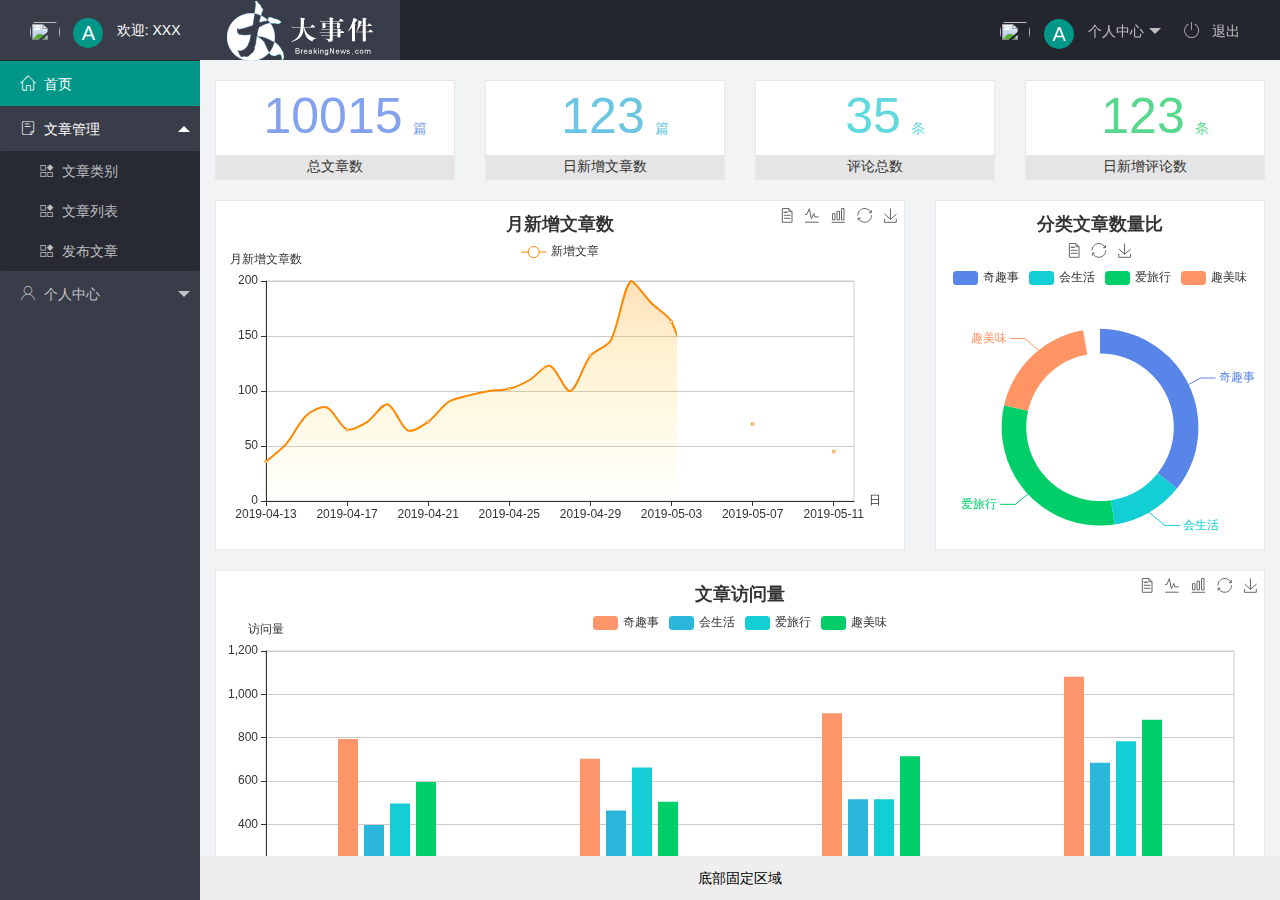
==== commit db7e8b55: "我很费劲的完成了个人中心功能" ====
--- a/index.html
+++ b/index.html
@@ -29,9 +29,9 @@
                         个人中心
                     </a>
                     <dl class="layui-nav-child">
-                        <dd><a href="javascript:;">基本资料</a></dd>
-                        <dd><a href="javascript:;">更换头像</a></dd>
-                        <dd><a href="javascript:;">重置密码</a></dd>
+                        <dd><a href="/users/user_indo.html" target="fm">基本资料</a></dd>
+                        <dd><a href="/users/user_avator.html" target="fm">更换头像</a></dd>
+                        <dd><a href="/users/user_pwd.html" target="fm">重置密码</a></dd>
                     </dl>
                 </li>
                 <li class="layui-nav-item" lay-header-event="menuRight" lay-unselect>
@@ -66,9 +66,12 @@
                     <li class="layui-nav-item">
                         <a href="javascript:;"><span class="iconfont icon-user"></span>个人中心</a>
                         <dl class="layui-nav-child">
-                            <dd><a href="javascript:;"><i class="layui-icon layui-icon-app"></i>基本资料</a></dd>
-                            <dd><a href="javascript:;"><i class="layui-icon layui-icon-app"></i>更换头像</a></dd>
-                            <dd><a href="javascript:;"><i class="layui-icon layui-icon-app"></i>重置密码</a></dd>
+                            <dd><a href="/users/user_indo.html" target="fm"><i
+                                        class="layui-icon layui-icon-app"></i>基本资料</a></dd>
+                            <dd><a href="/users/user_avator.html" target="fm"><i
+                                        class="layui-icon layui-icon-app"></i>更换头像</a></dd>
+                            <dd><a href="/users/user_pwd.html" target="fm"><i
+                                        class="layui-icon layui-icon-app"></i>重置密码</a></dd>
                         </dl>
                     </li>
 
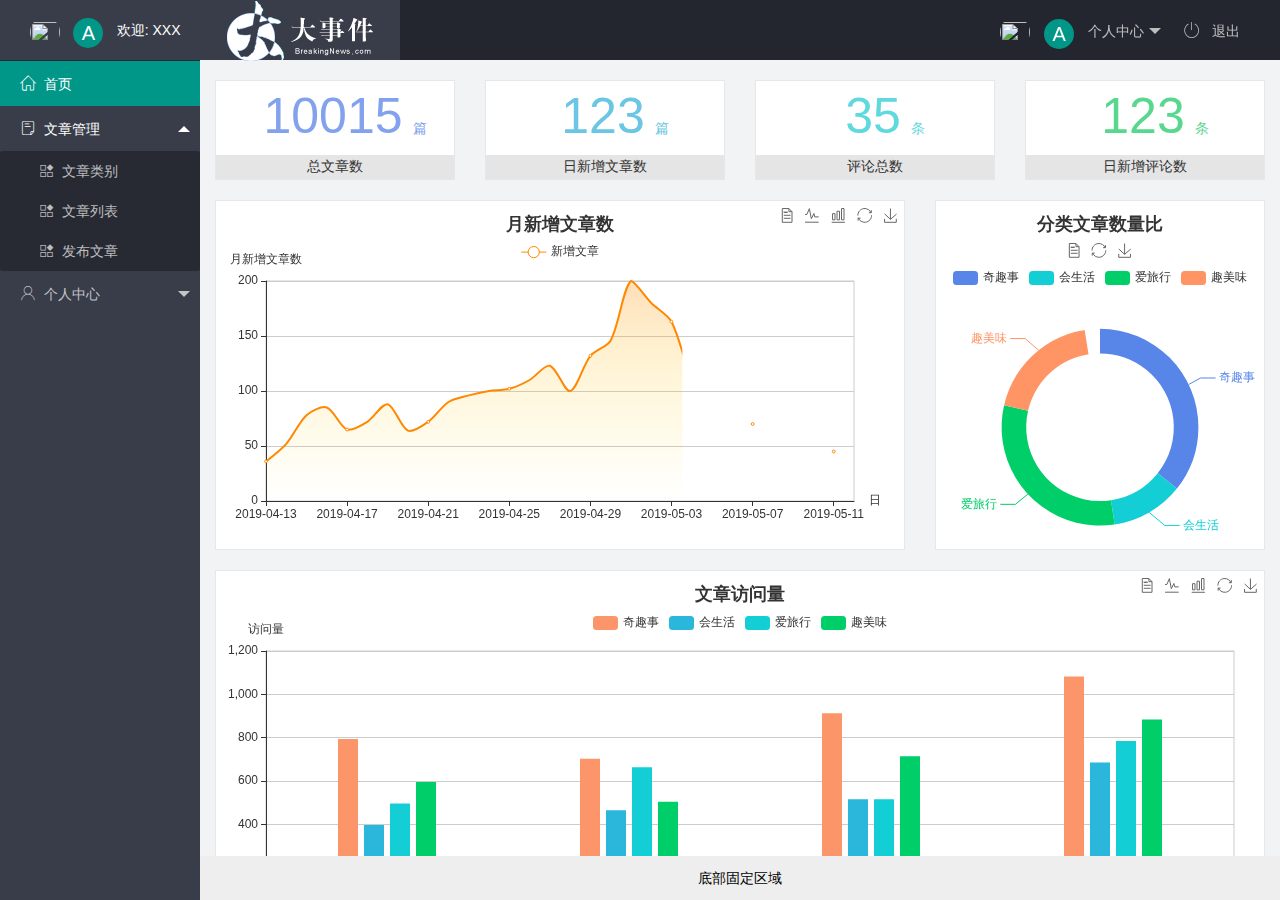
==== commit f9e833fb: "我完成了文章功能，全部结束了" ====
--- a/index.html
+++ b/index.html
@@ -29,9 +29,9 @@
                         个人中心
                     </a>
                     <dl class="layui-nav-child">
-                        <dd><a href="/users/user_indo.html" target="fm">基本资料</a></dd>
-                        <dd><a href="/users/user_avator.html" target="fm">更换头像</a></dd>
-                        <dd><a href="/users/user_pwd.html" target="fm">重置密码</a></dd>
+                        <dd><a href="javascript:;">基本资料</a></dd>
+                        <dd><a href="javascript:;">更换头像</a></dd>
+                        <dd><a href="javascript:;">重置密码</a></dd>
                     </dl>
                 </li>
                 <li class="layui-nav-item" lay-header-event="menuRight" lay-unselect>
@@ -58,20 +58,20 @@
                     <li class="layui-nav-item layui-nav-itemed">
                         <a href="javascript:;"><span class="iconfont icon-16"></span>文章管理</a>
                         <dl class="layui-nav-child">
-                            <dd><a href="javascript:;"><i class="layui-icon layui-icon-app"></i>文章类别</a></dd>
-                            <dd><a href="javascript:;"><i class="layui-icon layui-icon-app"></i>文章列表</a></dd>
-                            <dd><a href="javascript:;"><i class="layui-icon layui-icon-app"></i>发布文章</a></dd>
+                            <dd><a href="/article/art_cate.html" target="fm"><i
+                                        class="layui-icon layui-icon-app"></i>文章类别</a></dd>
+                            <dd><a id="a_list" href="/article/art_list.html" target="fm"><i
+                                        class="layui-icon layui-icon-app"></i>文章列表</a></dd>
+                            <dd><a href="/article/art_pub.html" target="fm"><i
+                                        class="layui-icon layui-icon-app"></i>发布文章</a></dd>
                         </dl>
                     </li>
                     <li class="layui-nav-item">
                         <a href="javascript:;"><span class="iconfont icon-user"></span>个人中心</a>
                         <dl class="layui-nav-child">
-                            <dd><a href="/users/user_indo.html" target="fm"><i
-                                        class="layui-icon layui-icon-app"></i>基本资料</a></dd>
-                            <dd><a href="/users/user_avator.html" target="fm"><i
-                                        class="layui-icon layui-icon-app"></i>更换头像</a></dd>
-                            <dd><a href="/users/user_pwd.html" target="fm"><i
-                                        class="layui-icon layui-icon-app"></i>重置密码</a></dd>
+                            <dd><a href="javascript:;"><i class="layui-icon layui-icon-app"></i>基本资料</a></dd>
+                            <dd><a href="javascript:;"><i class="layui-icon layui-icon-app"></i>更换头像</a></dd>
+                            <dd><a href="javascript:;"><i class="layui-icon layui-icon-app"></i>重置密码</a></dd>
                         </dl>
                     </li>
 
